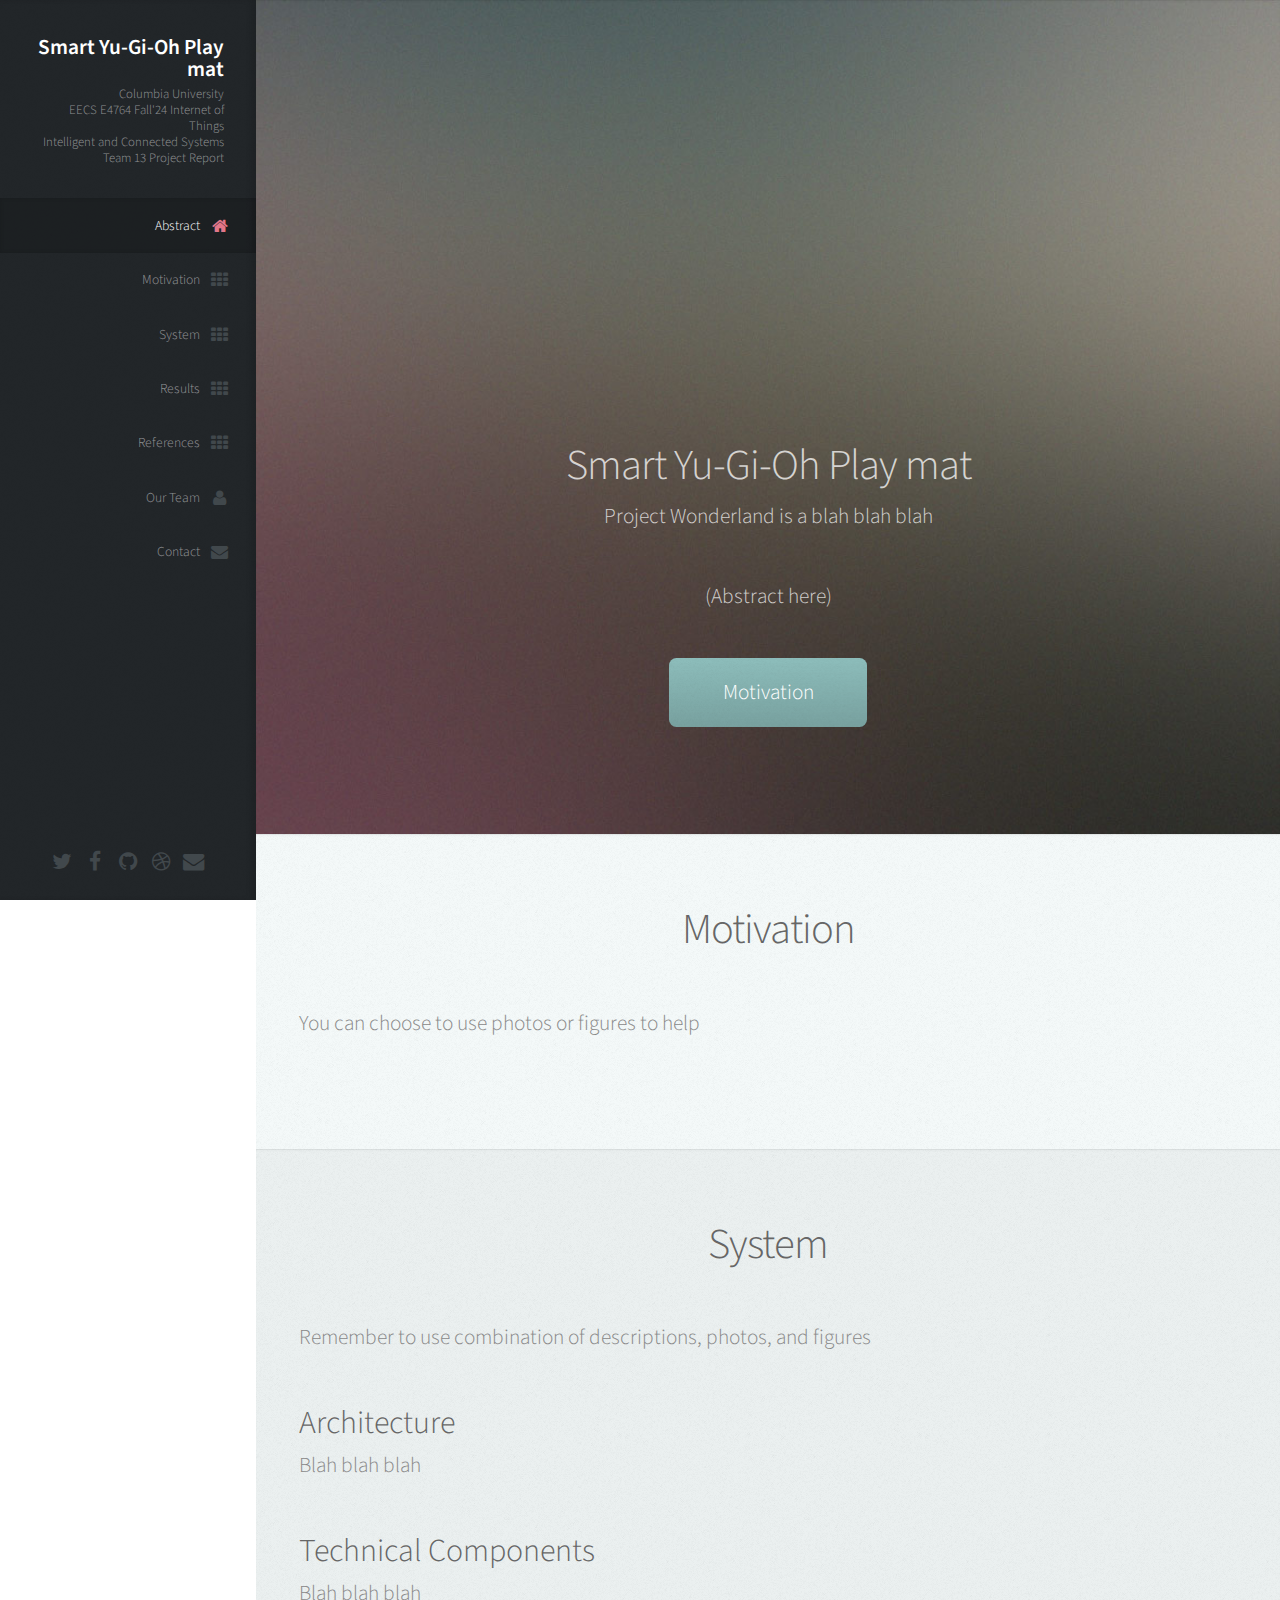
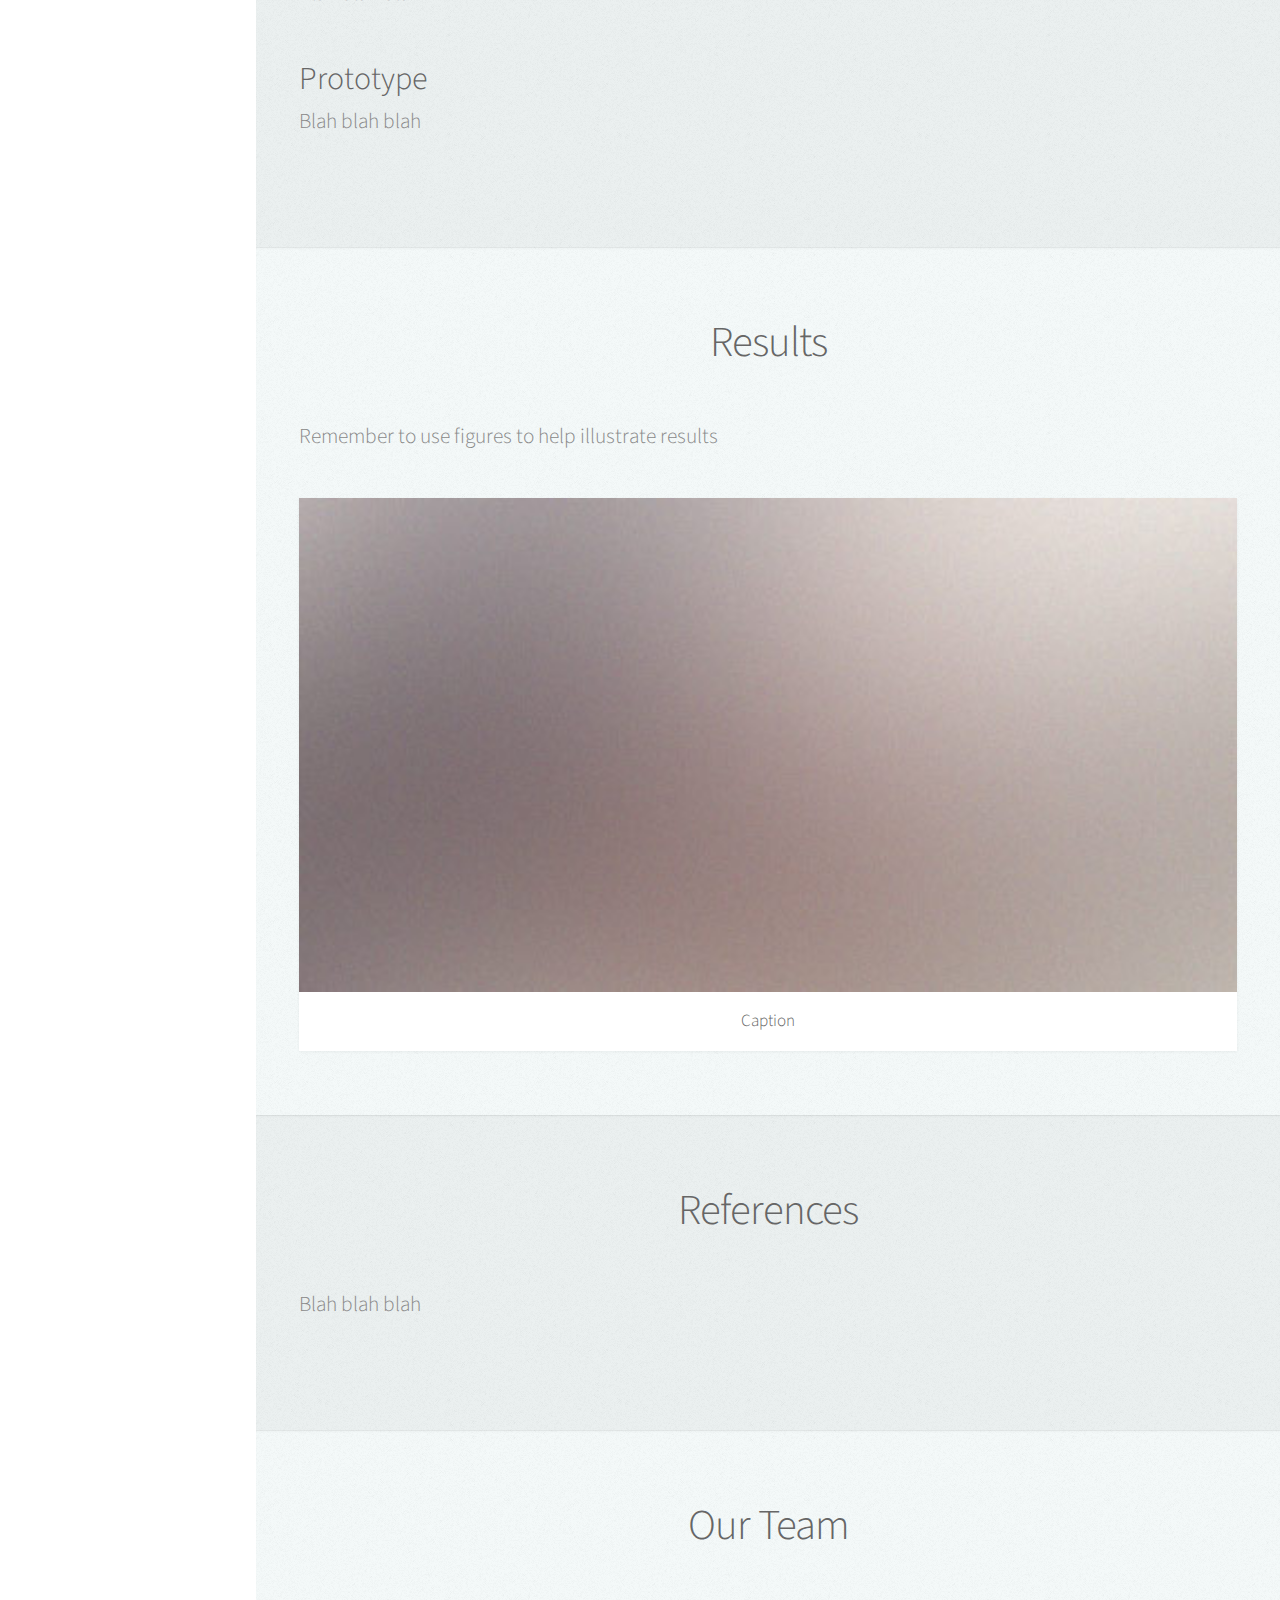
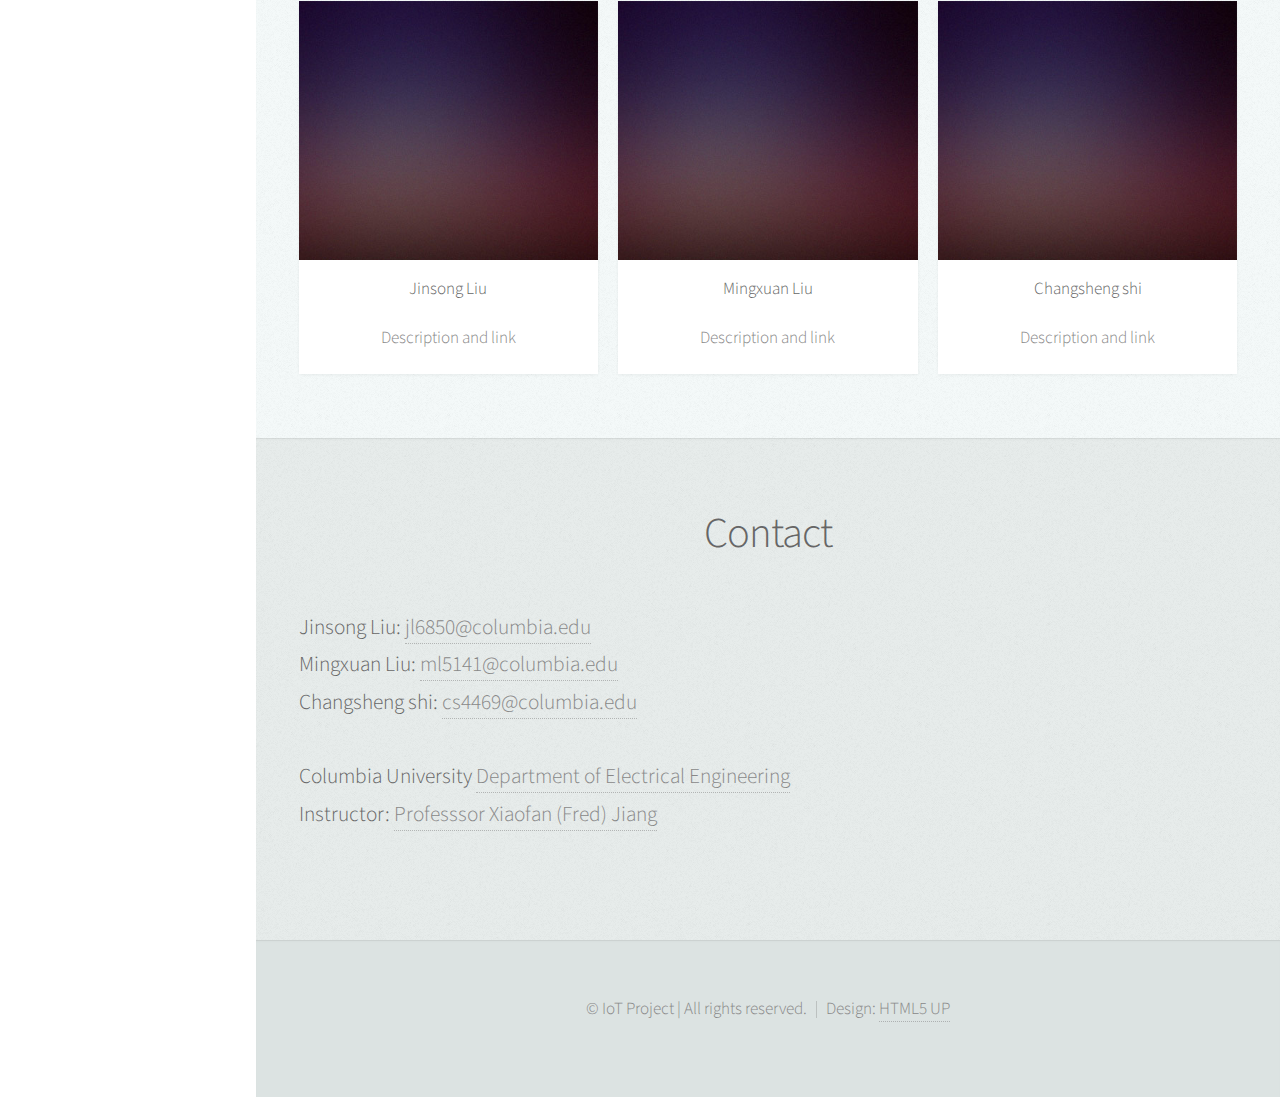
==== index.html @ ab6d36e2 "jl6850 upload website content" ====
<!DOCTYPE HTML>
<!--
	Prologue by HTML5 UP
	html5up.net | @n33co
	Free for personal and commercial use under the CCA 3.0 license (html5up.net/license)
-->
<html>
	<head>
		<title>Columbia University EECS E4764 IoT Project Report #0</title>
		<meta charset="utf-8" />
		<meta name="viewport" content="width=device-width, initial-scale=1" />
		<!--[if lte IE 8]><script src="assets/js/ie/html5shiv.js"></script><![endif]-->
		<link rel="stylesheet" href="assets/css/main.css" />
		<!--[if lte IE 8]><link rel="stylesheet" href="assets/css/ie8.css" /><![endif]-->
		<!--[if lte IE 9]><link rel="stylesheet" href="assets/css/ie9.css" /><![endif]-->
	</head>
	<body>

		<!-- Header -->
			<div id="header">

				<div class="top">

					<!-- Logo -->
						<div id="logo">
							<!-- <span class="image avatar48"><img src="images/avatar.jpg" alt="" /></span> -->
							<h1 id="title">Smart Yu-Gi-Oh Play mat</h1>
							<p>Columbia University <br>
								EECS E4764 Fall'24 Internet of Things<br>
								Intelligent and Connected Systems<br>
								Team 13 Project Report
							</p>
						</div>

					<!-- Nav -->
						<nav id="nav">
							<!--

								Prologue's nav expects links in one of two formats:

								1. Hash link (scrolls to a different section within the page)

								   <li><a href="#foobar" id="foobar-link" class="icon fa-whatever-icon-you-want skel-layers-ignoreHref"><span class="label">Foobar</span></a></li>

								2. Standard link (sends the user to another page/site)

								   <li><a href="http://foobar.tld" id="foobar-link" class="icon fa-whatever-icon-you-want"><span class="label">Foobar</span></a></li>

							-->
							<ul>
								<li><a href="#top" id="top-link" class="skel-layers-ignoreHref"><span class="icon fa-home">Abstract</span></a></li>
								<li><a href="#motivation" id="motivation-link" class="skel-layers-ignoreHref"><span class="icon fa-th">Motivation</span></a></li>
								<li><a href="#system" id="system-link" class="skel-layers-ignoreHref"><span class="icon fa-th">System</span></a></li>
								<li><a href="#results" id="results-link" class="skel-layers-ignoreHref"><span class="icon fa-th">Results</span></a></li>
								<li><a href="#references" id="references-link" class="skel-layers-ignoreHref"><span class="icon fa-th">References</span></a></li>
								<li><a href="#team" id="team-link" class="skel-layers-ignoreHref"><span class="icon fa-user">Our Team</span></a></li>
								<li><a href="#contact" id="contact-link" class="skel-layers-ignoreHref"><span class="icon fa-envelope">Contact</span></a></li>
							</ul>
						</nav>

				</div>

				<div class="bottom">

					<!-- Social Icons -->
						<ul class="icons">
							<li><a href="#" class="icon fa-twitter"><span class="label">Twitter</span></a></li>
							<li><a href="#" class="icon fa-facebook"><span class="label">Facebook</span></a></li>
							<li><a href="#" class="icon fa-github"><span class="label">Github</span></a></li>
							<li><a href="#" class="icon fa-dribbble"><span class="label">Dribbble</span></a></li>
							<li><a href="#" class="icon fa-envelope"><span class="label">Email</span></a></li>
						</ul>

				</div>

			</div>

		<!-- Main -->
			<div id="main">

				<!-- Intro -->
					<section id="top" class="one dark cover">
						<div class="container">

								<iframe width="560" height="315" src="https://www.youtube.com/embed/_AlcRoqS65E" frameborder="0" allowfullscreen></iframe>

								<h2 class="alt">Smart Yu-Gi-Oh Play mat</h2>
								<p>Project Wonderland is a blah blah blah</p>
								<p>(Abstract here)</p>


							<footer>
								<a href="#motivation" class="button scrolly">Motivation</a>
							</footer>

						</div>
					</section>

				<!-- Portfolio -->
					<section id="motivation" class="two">
						<div class="container">

							<header>
								<h2>Motivation</h2>
							</header>

							<p align="left">You can choose to use photos or figures to help</p>



						</div>
					</section>


					<section id="system" class="three">
						<div class="container">

							<header>
								<h2>System</h2>
							</header>

							<p align="left">Remember to use combination of descriptions, photos, and figures</p>

							<h3 align="left">Architecture</h3>

							<p align="left">Blah blah blah</p>


							<h3 align="left">Technical Components</h3>

							<p align="left">Blah blah blah</p>


							<h3 align="left">Prototype</h3>

							<p align="left">Blah blah blah</p>



						</div>
					</section>


					<section id="results" class="two">
						<div class="container">

							<header>
								<h2>Results</h2>
							</header>

							<p align="left">Remember to use figures to help illustrate results</p>


							<article class="item">
								<a href="#" class="image fit"><img src="images/pic06.jpg" alt="" /></a>
								<header>
									<h3>Caption</h3>
								</header>
							</article>


						</div>
					</section>

					<section id="references" class="three">
						<div class="container">

							<header>
								<h2>References</h2>
							</header>

							<p align="left">Blah blah blah</p>

						</div>
					</section>


				<!-- About Me -->
					<section id="team" class="two">
						<div class="container">

							<header>
								<h2>Our Team</h2>
							</header>

							<!-- <a href="#" class="image featured"><img src="images/pic08.jpg" alt="" /></a> -->


							<div class="row">
								<div class="4u 12u$(mobile)">
									<article class="item">
										<a href="#" class="image fit"><img src="images/pic07.jpg" alt="" /></a>
										<header>
											<h3>Jinsong Liu</h3>
											<p>Description and link</p>
										</header>
									</article>
								</div>
								<div class="4u 12u$(mobile)">
									<article class="item">
										<a href="#" class="image fit"><img src="images/pic07.jpg" alt="" /></a>
										<header>
											<h3>Mingxuan Liu</h3>
											<p>Description and link</p>
										</header>
									</article>
								</div>
								<div class="4u$ 12u$(mobile)">
									<article class="item">
										<a href="#" class="image fit"><img src="images/pic07.jpg" alt="" /></a>
										<header>
											<h3>Changsheng shi</h3>
											<p>Description and link</p>
										</header>
									</article>
								</div>
							</div>

						</div>
					</section>

				<!-- Contact -->
					<section id="contact" class="four">
						<div class="container">

							<header>
								<h2>Contact</h2>
							</header>

							<p align="left">
								<strong>Jinsong Liu: </strong><a href="jl6850@columbia.edu">jl6850@columbia.edu</a></br>
								<strong>Mingxuan Liu: </strong><a href="ml5141@columbia.edu">ml5141@columbia.edu</a></br>
								<strong>Changsheng shi: </strong><a href="cs4469@columbia.edu">cs4469@columbia.edu</a></br>
							</br>
								<strong>Columbia University </strong><a href="http://www.ee.columbia.edu">Department of Electrical Engineering</a><br>
								<!-- <strong>Class Website:</strong>
									<a href="https://edblogs.columbia.edu/eecs4764-001-2019-3/">Columbia University EECS E4764 Fall '22 IoT</a></br> -->
								<strong>Instructor:</strong> <a href="http://fredjiang.com/">Professsor Xiaofan (Fred) Jiang</a>
							</p>


							<!-- <form method="post" action="#">
								<div class="row">
									<div class="6u 12u$(mobile)"><input type="text" name="name" placeholder="Name" /></div>
									<div class="6u$ 12u$(mobile)"><input type="text" name="email" placeholder="Email" /></div>
									<div class="12u$">
										<textarea name="message" placeholder="Message"></textarea>
									</div>
									<div class="12u$">
										<input type="submit" value="Send Message" />
									</div>
								</div>
							</form> -->

						</div>
					</section>

			</div>

		<!-- Footer -->
			<div id="footer">

				<!-- Copyright -->
					<ul class="copyright">
						<li>&copy; IoT Project | All rights reserved.</li><li>Design: <a href="http://html5up.net">HTML5 UP</a></li>
					</ul>

			</div>

		<!-- Scripts -->
			<script src="assets/js/jquery.min.js"></script>
			<script src="assets/js/jquery.scrolly.min.js"></script>
			<script src="assets/js/jquery.scrollzer.min.js"></script>
			<script src="assets/js/skel.min.js"></script>
			<script src="assets/js/util.js"></script>
			<!--[if lte IE 8]><script src="assets/js/ie/respond.min.js"></script><![endif]-->
			<script src="assets/js/main.js"></script>

	</body>
</html>
---- assets/css/main.css ----
@import url("font-awesome.min.css");
@import url("http://fonts.googleapis.com/css?family=Source+Sans+Pro:300,300italic,400,600");

/*
	Prologue by HTML5 UP
	html5up.net | @n33co
	Free for personal and commercial use under the CCA 3.0 license (html5up.net/license)
*/

/* Reset */

	html, body, div, span, applet, object, iframe, h1, h2, h3, h4, h5, h6, p, blockquote, pre, a, abbr, acronym, address, big, cite, code, del, dfn, em, img, ins, kbd, q, s, samp, small, strike, strong, sub, sup, tt, var, b, u, i, center, dl, dt, dd, ol, ul, li, fieldset, form, label, legend, table, caption, tbody, tfoot, thead, tr, th, td, article, aside, canvas, details, embed, figure, figcaption, footer, header, hgroup, menu, nav, output, ruby, section, summary, time, mark, audio, video {
		margin: 0;
		padding: 0;
		border: 0;
		font-size: 100%;
		font: inherit;
		vertical-align: baseline;
	}

	article, aside, details, figcaption, figure, footer, header, hgroup, menu, nav, section {
		display: block;
	}

	body {
		line-height: 1;
	}

	ol, ul {
		list-style: none;
	}

	blockquote, q {
		quotes: none;
	}

	blockquote:before, blockquote:after, q:before, q:after {
		content: '';
		content: none;
	}

	table {
		border-collapse: collapse;
		border-spacing: 0;
	}

	body {
		-webkit-text-size-adjust: none;
	}

/* Box Model */

	*, *:before, *:after {
		-moz-box-sizing: border-box;
		-webkit-box-sizing: border-box;
		box-sizing: border-box;
	}

/* Containers */

	.container {
		margin-left: auto;
		margin-right: auto;
	}

	.container.\31 25\25 {
		width: 100%;
		max-width: 1750px;
		min-width: 1400px;
	}

	.container.\37 5\25 {
		width: 1050px;
	}

	.container.\35 0\25 {
		width: 700px;
	}

	.container.\32 5\25 {
		width: 350px;
	}

	.container {
		width: 1400px;
	}

	@media screen and (min-width: 961px) and (max-width: 1880px) {

		.container.\31 25\25 {
			width: 100%;
			max-width: 1500px;
			min-width: 1200px;
		}

		.container.\37 5\25 {
			width: 900px;
		}

		.container.\35 0\25 {
			width: 600px;
		}

		.container.\32 5\25 {
			width: 300px;
		}

		.container {
			width: 1200px;
		}

	}

	@media screen and (min-width: 961px) and (max-width: 1620px) {

		.container.\31 25\25 {
			width: 100%;
			max-width: 1200px;
			min-width: 960px;
		}

		.container.\37 5\25 {
			width: 720px;
		}

		.container.\35 0\25 {
			width: 480px;
		}

		.container.\32 5\25 {
			width: 240px;
		}

		.container {
			width: 960px;
		}

	}

	@media screen and (min-width: 961px) and (max-width: 1320px) {

		.container.\31 25\25 {
			width: 100%;
			max-width: 125%;
			min-width: 100%;
		}

		.container.\37 5\25 {
			width: 75%;
		}

		.container.\35 0\25 {
			width: 50%;
		}

		.container.\32 5\25 {
			width: 25%;
		}

		.container {
			width: 100%;
		}

	}

	@media screen and (max-width: 960px) {

		.container.\31 25\25 {
			width: 100%;
			max-width: 125%;
			min-width: 100%;
		}

		.container.\37 5\25 {
			width: 75%;
		}

		.container.\35 0\25 {
			width: 50%;
		}

		.container.\32 5\25 {
			width: 25%;
		}

		.container {
			width: 100%;
		}

	}

	@media screen and (max-width: 736px) {

		.container.\31 25\25 {
			width: 100%;
			max-width: 125%;
			min-width: 100%;
		}

		.container.\37 5\25 {
			width: 75%;
		}

		.container.\35 0\25 {
			width: 50%;
		}

		.container.\32 5\25 {
			width: 25%;
		}

		.container {
			width: 100% !important;
		}

	}

/* Grid */

	.row {
		border-bottom: solid 1px transparent;
		-moz-box-sizing: border-box;
		-webkit-box-sizing: border-box;
		box-sizing: border-box;
	}

	.row > * {
		float: left;
		-moz-box-sizing: border-box;
		-webkit-box-sizing: border-box;
		box-sizing: border-box;
	}

	.row:after, .row:before {
		content: '';
		display: block;
		clear: both;
		height: 0;
	}

	.row.uniform > * > :first-child {
		margin-top: 0;
	}

	.row.uniform > * > :last-child {
		margin-bottom: 0;
	}

	.row.\30 \25 > * {
		padding: 0px 0 0 0px;
	}

	.row.\30 \25 {
		margin: 0px 0 -1px 0px;
	}

	.row.uniform.\30 \25 > * {
		padding: 0px 0 0 0px;
	}

	.row.uniform.\30 \25 {
		margin: 0px 0 -1px 0px;
	}

	.row > * {
		padding: 40px 0 0 40px;
	}

	.row {
		margin: -40px 0 -1px -40px;
	}

	.row.uniform > * {
		padding: 40px 0 0 40px;
	}

	.row.uniform {
		margin: -40px 0 -1px -40px;
	}

	.row.\32 00\25 > * {
		padding: 80px 0 0 80px;
	}

	.row.\32 00\25 {
		margin: -80px 0 -1px -80px;
	}

	.row.uniform.\32 00\25 > * {
		padding: 80px 0 0 80px;
	}

	.row.uniform.\32 00\25 {
		margin: -80px 0 -1px -80px;
	}

	.row.\31 50\25 > * {
		padding: 60px 0 0 60px;
	}

	.row.\31 50\25 {
		margin: -60px 0 -1px -60px;
	}

	.row.uniform.\31 50\25 > * {
		padding: 60px 0 0 60px;
	}

	.row.uniform.\31 50\25 {
		margin: -60px 0 -1px -60px;
	}

	.row.\35 0\25 > * {
		padding: 20px 0 0 20px;
	}

	.row.\35 0\25 {
		margin: -20px 0 -1px -20px;
	}

	.row.uniform.\35 0\25 > * {
		padding: 20px 0 0 20px;
	}

	.row.uniform.\35 0\25 {
		margin: -20px 0 -1px -20px;
	}

	.row.\32 5\25 > * {
		padding: 10px 0 0 10px;
	}

	.row.\32 5\25 {
		margin: -10px 0 -1px -10px;
	}

	.row.uniform.\32 5\25 > * {
		padding: 10px 0 0 10px;
	}

	.row.uniform.\32 5\25 {
		margin: -10px 0 -1px -10px;
	}

	.\31 2u, .\31 2u\24 {
		width: 100%;
		clear: none;
		margin-left: 0;
	}

	.\31 1u, .\31 1u\24 {
		width: 91.6666666667%;
		clear: none;
		margin-left: 0;
	}

	.\31 0u, .\31 0u\24 {
		width: 83.3333333333%;
		clear: none;
		margin-left: 0;
	}

	.\39 u, .\39 u\24 {
		width: 75%;
		clear: none;
		margin-left: 0;
	}

	.\38 u, .\38 u\24 {
		width: 66.6666666667%;
		clear: none;
		margin-left: 0;
	}

	.\37 u, .\37 u\24 {
		width: 58.3333333333%;
		clear: none;
		margin-left: 0;
	}

	.\36 u, .\36 u\24 {
		width: 50%;
		clear: none;
		margin-left: 0;
	}

	.\35 u, .\35 u\24 {
		width: 41.6666666667%;
		clear: none;
		margin-left: 0;
	}

	.\34 u, .\34 u\24 {
		width: 33.3333333333%;
		clear: none;
		margin-left: 0;
	}

	.\33 u, .\33 u\24 {
		width: 25%;
		clear: none;
		margin-left: 0;
	}

	.\32 u, .\32 u\24 {
		width: 16.6666666667%;
		clear: none;
		margin-left: 0;
	}

	.\31 u, .\31 u\24 {
		width: 8.3333333333%;
		clear: none;
		margin-left: 0;
	}

	.\31 2u\24 + *,
	.\31 1u\24 + *,
	.\31 0u\24 + *,
	.\39 u\24 + *,
	.\38 u\24 + *,
	.\37 u\24 + *,
	.\36 u\24 + *,
	.\35 u\24 + *,
	.\34 u\24 + *,
	.\33 u\24 + *,
	.\32 u\24 + *,
	.\31 u\24 + * {
		clear: left;
	}

	.\-11u {
		margin-left: 91.66667%;
	}

	.\-10u {
		margin-left: 83.33333%;
	}

	.\-9u {
		margin-left: 75%;
	}

	.\-8u {
		margin-left: 66.66667%;
	}

	.\-7u {
		margin-left: 58.33333%;
	}

	.\-6u {
		margin-left: 50%;
	}

	.\-5u {
		margin-left: 41.66667%;
	}

	.\-4u {
		margin-left: 33.33333%;
	}

	.\-3u {
		margin-left: 25%;
	}

	.\-2u {
		margin-left: 16.66667%;
	}

	.\-1u {
		margin-left: 8.33333%;
	}

	@media screen and (min-width: 961px) and (max-width: 1880px) {

		.row > * {
			padding: 40px 0 0 40px;
		}

		.row {
			margin: -40px 0 -1px -40px;
		}

		.row.uniform > * {
			padding: 40px 0 0 40px;
		}

		.row.uniform {
			margin: -40px 0 -1px -40px;
		}

		.row.\32 00\25 > * {
			padding: 80px 0 0 80px;
		}

		.row.\32 00\25 {
			margin: -80px 0 -1px -80px;
		}

		.row.uniform.\32 00\25 > * {
			padding: 80px 0 0 80px;
		}

		.row.uniform.\32 00\25 {
			margin: -80px 0 -1px -80px;
		}

		.row.\31 50\25 > * {
			padding: 60px 0 0 60px;
		}

		.row.\31 50\25 {
			margin: -60px 0 -1px -60px;
		}

		.row.uniform.\31 50\25 > * {
			padding: 60px 0 0 60px;
		}

		.row.uniform.\31 50\25 {
			margin: -60px 0 -1px -60px;
		}

		.row.\35 0\25 > * {
			padding: 20px 0 0 20px;
		}

		.row.\35 0\25 {
			margin: -20px 0 -1px -20px;
		}

		.row.uniform.\35 0\25 > * {
			padding: 20px 0 0 20px;
		}

		.row.uniform.\35 0\25 {
			margin: -20px 0 -1px -20px;
		}

		.row.\32 5\25 > * {
			padding: 10px 0 0 10px;
		}

		.row.\32 5\25 {
			margin: -10px 0 -1px -10px;
		}

		.row.uniform.\32 5\25 > * {
			padding: 10px 0 0 10px;
		}

		.row.uniform.\32 5\25 {
			margin: -10px 0 -1px -10px;
		}

		.\31 2u\28wide\29, .\31 2u\24\28wide\29 {
			width: 100%;
			clear: none;
			margin-left: 0;
		}

		.\31 1u\28wide\29, .\31 1u\24\28wide\29 {
			width: 91.6666666667%;
			clear: none;
			margin-left: 0;
		}

		.\31 0u\28wide\29, .\31 0u\24\28wide\29 {
			width: 83.3333333333%;
			clear: none;
			margin-left: 0;
		}

		.\39 u\28wide\29, .\39 u\24\28wide\29 {
			width: 75%;
			clear: none;
			margin-left: 0;
		}

		.\38 u\28wide\29, .\38 u\24\28wide\29 {
			width: 66.6666666667%;
			clear: none;
			margin-left: 0;
		}

		.\37 u\28wide\29, .\37 u\24\28wide\29 {
			width: 58.3333333333%;
			clear: none;
			margin-left: 0;
		}

		.\36 u\28wide\29, .\36 u\24\28wide\29 {
			width: 50%;
			clear: none;
			margin-left: 0;
		}

		.\35 u\28wide\29, .\35 u\24\28wide\29 {
			width: 41.6666666667%;
			clear: none;
			margin-left: 0;
		}

		.\34 u\28wide\29, .\34 u\24\28wide\29 {
			width: 33.3333333333%;
			clear: none;
			margin-left: 0;
		}

		.\33 u\28wide\29, .\33 u\24\28wide\29 {
			width: 25%;
			clear: none;
			margin-left: 0;
		}

		.\32 u\28wide\29, .\32 u\24\28wide\29 {
			width: 16.6666666667%;
			clear: none;
			margin-left: 0;
		}

		.\31 u\28wide\29, .\31 u\24\28wide\29 {
			width: 8.3333333333%;
			clear: none;
			margin-left: 0;
		}

		.\31 2u\24\28wide\29 + *,
		.\31 1u\24\28wide\29 + *,
		.\31 0u\24\28wide\29 + *,
		.\39 u\24\28wide\29 + *,
		.\38 u\24\28wide\29 + *,
		.\37 u\24\28wide\29 + *,
		.\36 u\24\28wide\29 + *,
		.\35 u\24\28wide\29 + *,
		.\34 u\24\28wide\29 + *,
		.\33 u\24\28wide\29 + *,
		.\32 u\24\28wide\29 + *,
		.\31 u\24\28wide\29 + * {
			clear: left;
		}

		.\-11u\28wide\29 {
			margin-left: 91.66667%;
		}

		.\-10u\28wide\29 {
			margin-left: 83.33333%;
		}

		.\-9u\28wide\29 {
			margin-left: 75%;
		}

		.\-8u\28wide\29 {
			margin-left: 66.66667%;
		}

		.\-7u\28wide\29 {
			margin-left: 58.33333%;
		}

		.\-6u\28wide\29 {
			margin-left: 50%;
		}

		.\-5u\28wide\29 {
			margin-left: 41.66667%;
		}

		.\-4u\28wide\29 {
			margin-left: 33.33333%;
		}

		.\-3u\28wide\29 {
			margin-left: 25%;
		}

		.\-2u\28wide\29 {
			margin-left: 16.66667%;
		}

		.\-1u\28wide\29 {
			margin-left: 8.33333%;
		}

	}

	@media screen and (min-width: 961px) and (max-width: 1620px) {

		.row > * {
			padding: 40px 0 0 40px;
		}

		.row {
			margin: -40px 0 -1px -40px;
		}

		.row.uniform > * {
			padding: 40px 0 0 40px;
		}

		.row.uniform {
			margin: -40px 0 -1px -40px;
		}

		.row.\32 00\25 > * {
			padding: 80px 0 0 80px;
		}

		.row.\32 00\25 {
			margin: -80px 0 -1px -80px;
		}

		.row.uniform.\32 00\25 > * {
			padding: 80px 0 0 80px;
		}

		.row.uniform.\32 00\25 {
			margin: -80px 0 -1px -80px;
		}

		.row.\31 50\25 > * {
			padding: 60px 0 0 60px;
		}

		.row.\31 50\25 {
			margin: -60px 0 -1px -60px;
		}

		.row.uniform.\31 50\25 > * {
			padding: 60px 0 0 60px;
		}

		.row.uniform.\31 50\25 {
			margin: -60px 0 -1px -60px;
		}

		.row.\35 0\25 > * {
			padding: 20px 0 0 20px;
		}

		.row.\35 0\25 {
			margin: -20px 0 -1px -20px;
		}

		.row.uniform.\35 0\25 > * {
			padding: 20px 0 0 20px;
		}

		.row.uniform.\35 0\25 {
			margin: -20px 0 -1px -20px;
		}

		.row.\32 5\25 > * {
			padding: 10px 0 0 10px;
		}

		.row.\32 5\25 {
			margin: -10px 0 -1px -10px;
		}

		.row.uniform.\32 5\25 > * {
			padding: 10px 0 0 10px;
		}

		.row.uniform.\32 5\25 {
			margin: -10px 0 -1px -10px;
		}

		.\31 2u\28normal\29, .\31 2u\24\28normal\29 {
			width: 100%;
			clear: none;
			margin-left: 0;
		}

		.\31 1u\28normal\29, .\31 1u\24\28normal\29 {
			width: 91.6666666667%;
			clear: none;
			margin-left: 0;
		}

		.\31 0u\28normal\29, .\31 0u\24\28normal\29 {
			width: 83.3333333333%;
			clear: none;
			margin-left: 0;
		}

		.\39 u\28normal\29, .\39 u\24\28normal\29 {
			width: 75%;
			clear: none;
			margin-left: 0;
		}

		.\38 u\28normal\29, .\38 u\24\28normal\29 {
			width: 66.6666666667%;
			clear: none;
			margin-left: 0;
		}

		.\37 u\28normal\29, .\37 u\24\28normal\29 {
			width: 58.3333333333%;
			clear: none;
			margin-left: 0;
		}

		.\36 u\28normal\29, .\36 u\24\28normal\29 {
			width: 50%;
			clear: none;
			margin-left: 0;
		}

		.\35 u\28normal\29, .\35 u\24\28normal\29 {
			width: 41.6666666667%;
			clear: none;
			margin-left: 0;
		}

		.\34 u\28normal\29, .\34 u\24\28normal\29 {
			width: 33.3333333333%;
			clear: none;
			margin-left: 0;
		}

		.\33 u\28normal\29, .\33 u\24\28normal\29 {
			width: 25%;
			clear: none;
			margin-left: 0;
		}

		.\32 u\28normal\29, .\32 u\24\28normal\29 {
			width: 16.6666666667%;
			clear: none;
			margin-left: 0;
		}

		.\31 u\28normal\29, .\31 u\24\28normal\29 {
			width: 8.3333333333%;
			clear: none;
			margin-left: 0;
		}

		.\31 2u\24\28normal\29 + *,
		.\31 1u\24\28normal\29 + *,
		.\31 0u\24\28normal\29 + *,
		.\39 u\24\28normal\29 + *,
		.\38 u\24\28normal\29 + *,
		.\37 u\24\28normal\29 + *,
		.\36 u\24\28normal\29 + *,
		.\35 u\24\28normal\29 + *,
		.\34 u\24\28normal\29 + *,
		.\33 u\24\28normal\29 + *,
		.\32 u\24\28normal\29 + *,
		.\31 u\24\28normal\29 + * {
			clear: left;
		}

		.\-11u\28normal\29 {
			margin-left: 91.66667%;
		}

		.\-10u\28normal\29 {
			margin-left: 83.33333%;
		}

		.\-9u\28normal\29 {
			margin-left: 75%;
		}

		.\-8u\28normal\29 {
			margin-left: 66.66667%;
		}

		.\-7u\28normal\29 {
			margin-left: 58.33333%;
		}

		.\-6u\28normal\29 {
			margin-left: 50%;
		}

		.\-5u\28normal\29 {
			margin-left: 41.66667%;
		}

		.\-4u\28normal\29 {
			margin-left: 33.33333%;
		}

		.\-3u\28normal\29 {
			margin-left: 25%;
		}

		.\-2u\28normal\29 {
			margin-left: 16.66667%;
		}

		.\-1u\28normal\29 {
			margin-left: 8.33333%;
		}

	}

	@media screen and (min-width: 961px) and (max-width: 1320px) {

		.row > * {
			padding: 20px 0 0 20px;
		}

		.row {
			margin: -20px 0 -1px -20px;
		}

		.row.uniform > * {
			padding: 20px 0 0 20px;
		}

		.row.uniform {
			margin: -20px 0 -1px -20px;
		}

		.row.\32 00\25 > * {
			padding: 40px 0 0 40px;
		}

		.row.\32 00\25 {
			margin: -40px 0 -1px -40px;
		}

		.row.uniform.\32 00\25 > * {
			padding: 40px 0 0 40px;
		}

		.row.uniform.\32 00\25 {
			margin: -40px 0 -1px -40px;
		}

		.row.\31 50\25 > * {
			padding: 30px 0 0 30px;
		}

		.row.\31 50\25 {
			margin: -30px 0 -1px -30px;
		}

		.row.uniform.\31 50\25 > * {
			padding: 30px 0 0 30px;
		}

		.row.uniform.\31 50\25 {
			margin: -30px 0 -1px -30px;
		}

		.row.\35 0\25 > * {
			padding: 10px 0 0 10px;
		}

		.row.\35 0\25 {
			margin: -10px 0 -1px -10px;
		}

		.row.uniform.\35 0\25 > * {
			padding: 10px 0 0 10px;
		}

		.row.uniform.\35 0\25 {
			margin: -10px 0 -1px -10px;
		}

		.row.\32 5\25 > * {
			padding: 5px 0 0 5px;
		}

		.row.\32 5\25 {
			margin: -5px 0 -1px -5px;
		}

		.row.uniform.\32 5\25 > * {
			padding: 5px 0 0 5px;
		}

		.row.uniform.\32 5\25 {
			margin: -5px 0 -1px -5px;
		}

		.\31 2u\28narrow\29, .\31 2u\24\28narrow\29 {
			width: 100%;
			clear: none;
			margin-left: 0;
		}

		.\31 1u\28narrow\29, .\31 1u\24\28narrow\29 {
			width: 91.6666666667%;
			clear: none;
			margin-left: 0;
		}

		.\31 0u\28narrow\29, .\31 0u\24\28narrow\29 {
			width: 83.3333333333%;
			clear: none;
			margin-left: 0;
		}

		.\39 u\28narrow\29, .\39 u\24\28narrow\29 {
			width: 75%;
			clear: none;
			margin-left: 0;
		}

		.\38 u\28narrow\29, .\38 u\24\28narrow\29 {
			width: 66.6666666667%;
			clear: none;
			margin-left: 0;
		}

		.\37 u\28narrow\29, .\37 u\24\28narrow\29 {
			width: 58.3333333333%;
			clear: none;
			margin-left: 0;
		}

		.\36 u\28narrow\29, .\36 u\24\28narrow\29 {
			width: 50%;
			clear: none;
			margin-left: 0;
		}

		.\35 u\28narrow\29, .\35 u\24\28narrow\29 {
			width: 41.6666666667%;
			clear: none;
			margin-left: 0;
		}

		.\34 u\28narrow\29, .\34 u\24\28narrow\29 {
			width: 33.3333333333%;
			clear: none;
			margin-left: 0;
		}

		.\33 u\28narrow\29, .\33 u\24\28narrow\29 {
			width: 25%;
			clear: none;
			margin-left: 0;
		}

		.\32 u\28narrow\29, .\32 u\24\28narrow\29 {
			width: 16.6666666667%;
			clear: none;
			margin-left: 0;
		}

		.\31 u\28narrow\29, .\31 u\24\28narrow\29 {
			width: 8.3333333333%;
			clear: none;
			margin-left: 0;
		}

		.\31 2u\24\28narrow\29 + *,
		.\31 1u\24\28narrow\29 + *,
		.\31 0u\24\28narrow\29 + *,
		.\39 u\24\28narrow\29 + *,
		.\38 u\24\28narrow\29 + *,
		.\37 u\24\28narrow\29 + *,
		.\36 u\24\28narrow\29 + *,
		.\35 u\24\28narrow\29 + *,
		.\34 u\24\28narrow\29 + *,
		.\33 u\24\28narrow\29 + *,
		.\32 u\24\28narrow\29 + *,
		.\31 u\24\28narrow\29 + * {
			clear: left;
		}

		.\-11u\28narrow\29 {
			margin-left: 91.66667%;
		}

		.\-10u\28narrow\29 {
			margin-left: 83.33333%;
		}

		.\-9u\28narrow\29 {
			margin-left: 75%;
		}

		.\-8u\28narrow\29 {
			margin-left: 66.66667%;
		}

		.\-7u\28narrow\29 {
			margin-left: 58.33333%;
		}

		.\-6u\28narrow\29 {
			margin-left: 50%;
		}

		.\-5u\28narrow\29 {
			margin-left: 41.66667%;
		}

		.\-4u\28narrow\29 {
			margin-left: 33.33333%;
		}

		.\-3u\28narrow\29 {
			margin-left: 25%;
		}

		.\-2u\28narrow\29 {
			margin-left: 16.66667%;
		}

		.\-1u\28narrow\29 {
			margin-left: 8.33333%;
		}

	}

	@media screen and (max-width: 960px) {

		.row > * {
			padding: 20px 0 0 20px;
		}

		.row {
			margin: -20px 0 -1px -20px;
		}

		.row.uniform > * {
			padding: 20px 0 0 20px;
		}

		.row.uniform {
			margin: -20px 0 -1px -20px;
		}

		.row.\32 00\25 > * {
			padding: 40px 0 0 40px;
		}

		.row.\32 00\25 {
			margin: -40px 0 -1px -40px;
		}

		.row.uniform.\32 00\25 > * {
			padding: 40px 0 0 40px;
		}

		.row.uniform.\32 00\25 {
			margin: -40px 0 -1px -40px;
		}

		.row.\31 50\25 > * {
			padding: 30px 0 0 30px;
		}

		.row.\31 50\25 {
			margin: -30px 0 -1px -30px;
		}

		.row.uniform.\31 50\25 > * {
			padding: 30px 0 0 30px;
		}

		.row.uniform.\31 50\25 {
			margin: -30px 0 -1px -30px;
		}

		.row.\35 0\25 > * {
			padding: 10px 0 0 10px;
		}

		.row.\35 0\25 {
			margin: -10px 0 -1px -10px;
		}

		.row.uniform.\35 0\25 > * {
			padding: 10px 0 0 10px;
		}

		.row.uniform.\35 0\25 {
			margin: -10px 0 -1px -10px;
		}

		.row.\32 5\25 > * {
			padding: 5px 0 0 5px;
		}

		.row.\32 5\25 {
			margin: -5px 0 -1px -5px;
		}

		.row.uniform.\32 5\25 > * {
			padding: 5px 0 0 5px;
		}

		.row.uniform.\32 5\25 {
			margin: -5px 0 -1px -5px;
		}

		.\31 2u\28narrower\29, .\31 2u\24\28narrower\29 {
			width: 100%;
			clear: none;
			margin-left: 0;
		}

		.\31 1u\28narrower\29, .\31 1u\24\28narrower\29 {
			width: 91.6666666667%;
			clear: none;
			margin-left: 0;
		}

		.\31 0u\28narrower\29, .\31 0u\24\28narrower\29 {
			width: 83.3333333333%;
			clear: none;
			margin-left: 0;
		}

		.\39 u\28narrower\29, .\39 u\24\28narrower\29 {
			width: 75%;
			clear: none;
			margin-left: 0;
		}

		.\38 u\28narrower\29, .\38 u\24\28narrower\29 {
			width: 66.6666666667%;
			clear: none;
			margin-left: 0;
		}

		.\37 u\28narrower\29, .\37 u\24\28narrower\29 {
			width: 58.3333333333%;
			clear: none;
			margin-left: 0;
		}

		.\36 u\28narrower\29, .\36 u\24\28narrower\29 {
			width: 50%;
			clear: none;
			margin-left: 0;
		}

		.\35 u\28narrower\29, .\35 u\24\28narrower\29 {
			width: 41.6666666667%;
			clear: none;
			margin-left: 0;
		}

		.\34 u\28narrower\29, .\34 u\24\28narrower\29 {
			width: 33.3333333333%;
			clear: none;
			margin-left: 0;
		}

		.\33 u\28narrower\29, .\33 u\24\28narrower\29 {
			width: 25%;
			clear: none;
			margin-left: 0;
		}

		.\32 u\28narrower\29, .\32 u\24\28narrower\29 {
			width: 16.6666666667%;
			clear: none;
			margin-left: 0;
		}

		.\31 u\28narrower\29, .\31 u\24\28narrower\29 {
			width: 8.3333333333%;
			clear: none;
			margin-left: 0;
		}

		.\31 2u\24\28narrower\29 + *,
		.\31 1u\24\28narrower\29 + *,
		.\31 0u\24\28narrower\29 + *,
		.\39 u\24\28narrower\29 + *,
		.\38 u\24\28narrower\29 + *,
		.\37 u\24\28narrower\29 + *,
		.\36 u\24\28narrower\29 + *,
		.\35 u\24\28narrower\29 + *,
		.\34 u\24\28narrower\29 + *,
		.\33 u\24\28narrower\29 + *,
		.\32 u\24\28narrower\29 + *,
		.\31 u\24\28narrower\29 + * {
			clear: left;
		}

		.\-11u\28narrower\29 {
			margin-left: 91.66667%;
		}

		.\-10u\28narrower\29 {
			margin-left: 83.33333%;
		}

		.\-9u\28narrower\29 {
			margin-left: 75%;
		}

		.\-8u\28narrower\29 {
			margin-left: 66.66667%;
		}

		.\-7u\28narrower\29 {
			margin-left: 58.33333%;
		}

		.\-6u\28narrower\29 {
			margin-left: 50%;
		}

		.\-5u\28narrower\29 {
			margin-left: 41.66667%;
		}

		.\-4u\28narrower\29 {
			margin-left: 33.33333%;
		}

		.\-3u\28narrower\29 {
			margin-left: 25%;
		}

		.\-2u\28narrower\29 {
			margin-left: 16.66667%;
		}

		.\-1u\28narrower\29 {
			margin-left: 8.33333%;
		}

	}

	@media screen and (max-width: 736px) {

		.row > * {
			padding: 20px 0 0 20px;
		}

		.row {
			margin: -20px 0 -1px -20px;
		}

		.row.uniform > * {
			padding: 20px 0 0 20px;
		}

		.row.uniform {
			margin: -20px 0 -1px -20px;
		}

		.row.\32 00\25 > * {
			padding: 40px 0 0 40px;
		}

		.row.\32 00\25 {
			margin: -40px 0 -1px -40px;
		}

		.row.uniform.\32 00\25 > * {
			padding: 40px 0 0 40px;
		}

		.row.uniform.\32 00\25 {
			margin: -40px 0 -1px -40px;
		}

		.row.\31 50\25 > * {
			padding: 30px 0 0 30px;
		}

		.row.\31 50\25 {
			margin: -30px 0 -1px -30px;
		}

		.row.uniform.\31 50\25 > * {
			padding: 30px 0 0 30px;
		}

		.row.uniform.\31 50\25 {
			margin: -30px 0 -1px -30px;
		}

		.row.\35 0\25 > * {
			padding: 10px 0 0 10px;
		}

		.row.\35 0\25 {
			margin: -10px 0 -1px -10px;
		}

		.row.uniform.\35 0\25 > * {
			padding: 10px 0 0 10px;
		}

		.row.uniform.\35 0\25 {
			margin: -10px 0 -1px -10px;
		}

		.row.\32 5\25 > * {
			padding: 5px 0 0 5px;
		}

		.row.\32 5\25 {
			margin: -5px 0 -1px -5px;
		}

		.row.uniform.\32 5\25 > * {
			padding: 5px 0 0 5px;
		}

		.row.uniform.\32 5\25 {
			margin: -5px 0 -1px -5px;
		}

		.\31 2u\28mobile\29, .\31 2u\24\28mobile\29 {
			width: 100%;
			clear: none;
			margin-left: 0;
		}

		.\31 1u\28mobile\29, .\31 1u\24\28mobile\29 {
			width: 91.6666666667%;
			clear: none;
			margin-left: 0;
		}

		.\31 0u\28mobile\29, .\31 0u\24\28mobile\29 {
			width: 83.3333333333%;
			clear: none;
			margin-left: 0;
		}

		.\39 u\28mobile\29, .\39 u\24\28mobile\29 {
			width: 75%;
			clear: none;
			margin-left: 0;
		}

		.\38 u\28mobile\29, .\38 u\24\28mobile\29 {
			width: 66.6666666667%;
			clear: none;
			margin-left: 0;
		}

		.\37 u\28mobile\29, .\37 u\24\28mobile\29 {
			width: 58.3333333333%;
			clear: none;
			margin-left: 0;
		}

		.\36 u\28mobile\29, .\36 u\24\28mobile\29 {
			width: 50%;
			clear: none;
			margin-left: 0;
		}

		.\35 u\28mobile\29, .\35 u\24\28mobile\29 {
			width: 41.6666666667%;
			clear: none;
			margin-left: 0;
		}

		.\34 u\28mobile\29, .\34 u\24\28mobile\29 {
			width: 33.3333333333%;
			clear: none;
			margin-left: 0;
		}

		.\33 u\28mobile\29, .\33 u\24\28mobile\29 {
			width: 25%;
			clear: none;
			margin-left: 0;
		}

		.\32 u\28mobile\29, .\32 u\24\28mobile\29 {
			width: 16.6666666667%;
			clear: none;
			margin-left: 0;
		}

		.\31 u\28mobile\29, .\31 u\24\28mobile\29 {
			width: 8.3333333333%;
			clear: none;
			margin-left: 0;
		}

		.\31 2u\24\28mobile\29 + *,
		.\31 1u\24\28mobile\29 + *,
		.\31 0u\24\28mobile\29 + *,
		.\39 u\24\28mobile\29 + *,
		.\38 u\24\28mobile\29 + *,
		.\37 u\24\28mobile\29 + *,
		.\36 u\24\28mobile\29 + *,
		.\35 u\24\28mobile\29 + *,
		.\34 u\24\28mobile\29 + *,
		.\33 u\24\28mobile\29 + *,
		.\32 u\24\28mobile\29 + *,
		.\31 u\24\28mobile\29 + * {
			clear: left;
		}

		.\-11u\28mobile\29 {
			margin-left: 91.66667%;
		}

		.\-10u\28mobile\29 {
			margin-left: 83.33333%;
		}

		.\-9u\28mobile\29 {
			margin-left: 75%;
		}

		.\-8u\28mobile\29 {
			margin-left: 66.66667%;
		}

		.\-7u\28mobile\29 {
			margin-left: 58.33333%;
		}

		.\-6u\28mobile\29 {
			margin-left: 50%;
		}

		.\-5u\28mobile\29 {
			margin-left: 41.66667%;
		}

		.\-4u\28mobile\29 {
			margin-left: 33.33333%;
		}

		.\-3u\28mobile\29 {
			margin-left: 25%;
		}

		.\-2u\28mobile\29 {
			margin-left: 16.66667%;
		}

		.\-1u\28mobile\29 {
			margin-left: 8.33333%;
		}

	}

/* Basic */

	body {
		background: #fff;
		font-family: 'Source Sans Pro', sans-serif;
		font-size: 19pt;
		font-weight: 300;
		line-height: 1.75em;
		color: #888;
	}

		body.is-loading * {
			-moz-transition: none !important;
			-webkit-transition: none !important;
			-ms-transition: none !important;
			transition: none !important;
			-moz-animation: none !important;
			-webkit-animation: none !important;
			-ms-animation: none !important;
			animation: none !important;
		}

	input, textarea, select {
		font-family: 'Source Sans Pro', sans-serif;
		font-size: 19pt;
		font-weight: 300;
		line-height: 1.75em;
		color: #888;
	}

	h1, h2, h3, h4, h5, h6 {
		font-weight: 300;
		color: #666;
		line-height: 1.5em;
	}

	h1 a, h2 a, h3 a, h4 a, h5 a, h6 a {
		color: inherit;
		text-decoration: none;
	}

		h1 a strong, h2 a strong, h3 a strong, h4 a strong, h5 a strong, h6 a strong {
			color: #333;
		}

	h2 {
		font-size: 2em;
		letter-spacing: -1px;
	}

		h2.alt {
			color: #888;
		}

			h2.alt strong {
				color: #666;
			}

	h3 {
		font-size: 1.5em;
	}

	header {
		margin: 0 0 2em 0;
	}

		header > p {
			margin: 1em 0 0 0;
		}

	footer {
		margin: 2em 0 0 0;
	}

	strong, b {
		font-weight: 300;
		color: #666;
	}

	em, i {
		font-style: italic;
	}

	a {
		text-decoration: none;
		color: inherit;
		border-bottom: dotted 1px rgba(128, 128, 128, 0.5);
		-moz-transition: color 0.35s ease-in-out, border-bottom-color 0.35s ease-in-out;
		-webkit-transition: color 0.35s ease-in-out, border-bottom-color 0.35s ease-in-out;
		-ms-transition: color 0.35s ease-in-out, border-bottom-color 0.35s ease-in-out;
		transition: color 0.35s ease-in-out, border-bottom-color 0.35s ease-in-out;
		outline: 0;
	}

		a:hover {
			color: #E27689;
			border-bottom-color: rgba(255, 255, 255, 0);
		}

	sub {
		position: relative;
		top: 0.5em;
		font-size: 0.8em;
	}

	sup {
		position: relative;
		top: -0.5em;
		font-size: 0.8em;
	}

	hr {
		border: 0;
		border-top: solid 1px #ddd;
	}

	blockquote {
		border-left: solid 0.5em #ddd;
		padding: 1em 0 1em 2em;
		font-style: italic;
	}

	p, ul, ol, dl, table {
		margin-bottom: 2em;
	}

	br.clear {
		clear: both;
	}

/* Sections/Article */

	section, article {
		margin-bottom: 3em;
	}

		section > :last-child,
		section > .container, section:last-child, article > :last-child,
		article > .container, article:last-child {
			margin-bottom: 0;
		}

		.row > section, .row > article {
			margin-bottom: 0;
		}

/* Image */

	.image {
		display: inline-block;
		border: 0;
	}

		.image img {
			display: block;
			width: 100%;
		}

		.image.avatar48 {
			width: 48px;
			height: 48px;
			background: #f00;
		}

			.image.avatar48 img {
				width: 48px;
				height: 48px;
			}

		.image.fit {
			display: block;
			width: 100%;
		}

		.image.featured {
			display: block;
			width: 100%;
			margin: 0 0 2em 0;
		}

		.image.left {
			float: left;
			margin: 0 2em 2em 0;
		}

		.image.centered {
			display: block;
			margin: 0 0 2em 0;
		}

			.image.centered img {
				margin: 0 auto;
				width: auto;
			}

/* List */

	ul.default {
		list-style: disc;
		padding-left: 1em;
	}

		ul.default li {
			padding-left: 0.5em;
		}

	ul.icons {
		cursor: default;
	}

		ul.icons li {
			display: inline-block;
		}

		ul.icons a {
			display: inline-block;
			width: 2em;
			height: 2em;
			line-height: 2em;
			text-align: center;
			border: 0;
		}

	ol.default {
		list-style: decimal;
		padding-left: 1.25em;
	}

		ol.default li {
			padding-left: 0.25em;
		}

/* Form */

	form label {
		display: block;
		text-align: left;
		margin-bottom: 0.5em;
	}

	form input[type="text"],
	form input[type="email"],
	form input[type="password"],
	form select,
	form textarea {
		position: relative;
		-webkit-appearance: none;
		display: block;
		border: 0;
		outline: 0;
		background: #fff;
		background: rgba(255, 255, 255, 0.75);
		width: 100%;
		border-radius: 0.35em;
		padding: 0.75em 1em 0.75em 1em;
		box-shadow: inset 0 0.1em 0.1em 0 rgba(0, 0, 0, 0.05);
		border: solid 1px rgba(0, 0, 0, 0.15);
		-moz-transition: all 0.35s ease-in-out;
		-webkit-transition: all 0.35s ease-in-out;
		-ms-transition: all 0.35s ease-in-out;
		transition: all 0.35s ease-in-out;
	}

		form input[type="text"]:focus,
		form input[type="email"]:focus,
		form input[type="password"]:focus,
		form select:focus,
		form textarea:focus {
			box-shadow: 0 0 2px 1px #8ebebc;
			background: #fff;
		}

	form input[type="text"],
	form input[type="email"],
	form input[type="password"],
	form select {
		line-height: 1.25em;
	}

	form textarea {
		min-height: 14em;
	}

	form .formerize-placeholder {
		color: #555 !important;
	}

	form ::-webkit-input-placeholder {
		color: #555 !important;
	}

	form :-moz-placeholder {
		color: #555 !important;
	}

	form ::-moz-placeholder {
		color: #555 !important;
	}

	form :-ms-input-placeholder {
		color: #555 !important;
	}

	form ::-moz-focus-inner {
		border: 0;
	}

/* Table */

	table {
		width: 100%;
	}

		table.default {
			width: 100%;
			text-align: left;
		}

			table.default tbody tr:nth-child(2n+2) {
				background: #f4f4f4;
			}

			table.default td {
				padding: 0.5em 1em 0.5em 1em;
			}

			table.default th {
				text-align: left;
				padding: 0.5em 1em 0.5em 1em;
				color: #fff;
				background: #222729 url("images/overlay.png");
			}

			table.default thead {
				background: #444;
				color: #fff;
			}

			table.default tfoot {
				background: #eee;
			}

/* Button */

	input[type="button"],
	input[type="submit"],
	input[type="reset"],
	button,
	.button {
		position: relative;
		display: inline-block;
		border-radius: 0.35em;
		color: #fff !important;
		text-decoration: none;
		padding: 0.75em 2.5em 0.75em 2.5em;
		background-color: #8ebebc;
		border: 0;
		cursor: pointer;
		background-image: -moz-linear-gradient(top, rgba(0, 0, 0, 0), rgba(0, 0, 0, 0.15)), url("images/overlay.png");
		background-image: -webkit-linear-gradient(top, rgba(0, 0, 0, 0), rgba(0, 0, 0, 0.15)), url("images/overlay.png");
		background-image: -ms-linear-gradient(top, rgba(0, 0, 0, 0), rgba(0, 0, 0, 0.15)), url("images/overlay.png");
		background-image: linear-gradient(top, rgba(0, 0, 0, 0), rgba(0, 0, 0, 0.15)), url("images/overlay.png");
		-moz-transition: background-color 0.35s ease-in-out;
		-webkit-transition: background-color 0.35s ease-in-out;
		-ms-transition: background-color 0.35s ease-in-out;
		transition: background-color 0.35s ease-in-out;
	}

		input[type="button"]:hover,
		input[type="submit"]:hover,
		input[type="reset"]:hover,
		button:hover,
		.button:hover {
			background-color: #9ececc;
		}

		input[type="button"]:active,
		input[type="submit"]:active,
		input[type="reset"]:active,
		button:active,
		.button:active {
			background-color: #7eaeac;
		}

/* Item */

	.item {
		box-shadow: 0 0.05em 0.15em 0 rgba(0, 0, 0, 0.05);
		margin-bottom: 40px;
	}

		.item header {
			background: #fff;
			margin: 0;
			padding: 1em 0 1em 0;
			font-size: 0.8em;
		}

			.item header h3 {
				font-size: 1em;
			}

/* Icons */

	.icon {
		text-decoration: none;
	}

		.icon:before {
			display: inline-block;
			font-family: FontAwesome;
			font-size: 1.25em;
			text-decoration: none;
			font-style: normal;
			font-weight: normal;
			line-height: 1;
			-webkit-font-smoothing: antialiased;
			-moz-osx-font-smoothing: grayscale;
		}

		.icon > .label {
			display: none;
		}

/* Header */

	#header {
		position: fixed;
		top: 0;
		left: 0;
		width: 375px;
		height: 100%;
		color: #fff;
		background: #222629 url("images/overlay.png");
		box-shadow: inset -0.25em 0 0.25em 0 rgba(0, 0, 0, 0.1);
		text-align: right;
	}

		#header .top {
			position: absolute;
			left: 0;
			top: 0;
			width: 100%;
		}

		#header .bottom {
			position: absolute;
			left: 0;
			bottom: 0;
			width: 100%;
		}

		#header .icons {
			font-size: 0.8em;
			margin: 0 0 1em 0;
			text-align: center;
		}

			#header .icons a {
				color: #41484c;
				-moz-transition: color 0.35s ease-in-out;
				-webkit-transition: color 0.35s ease-in-out;
				-ms-transition: color 0.35s ease-in-out;
				transition: color 0.35s ease-in-out;
			}

				#header .icons a:hover {
					color: #fff;
				}

	#logo {
		position: relative;
		margin: 1.75em 1.5em 1.5em 1.5em;
		min-height: 48px;
		cursor: default;
	}

		#logo h1 {
			position: relative;
			color: #fff;
			font-weight: 600;
			font-size: 1em;
			line-height: 1em;
		}

		#logo p {
			position: relative;
			display: block;
			font-size: 0.6em;
			color: rgba(255, 255, 255, 0.5);
			line-height: 1.25em;
			margin: 0.5em 0 0 0;
		}

		#logo .image {
			position: absolute;
			left: 0;
			top: 0;
		}

	#nav ul li a {
		display: block;
		padding: 0.5em 1.5em 0.5em 1.5em;
		color: rgba(255, 255, 255, 0.5);
		text-decoration: none;
		outline: 0;
		border: 0;
		-moz-transition: none;
		-webkit-transition: none;
		-ms-transition: none;
		transition: none;
	}

		#nav ul li a span {
			position: relative;
			display: block;
			font-size: 0.8em;
		}

			#nav ul li a span:before {
				position: absolute;
				left: 0;
				color: #41484c;
				text-align: center;
				width: 1.25em;
				line-height: 1.75em;
			}

		#nav ul li a.active {
			background: rgba(0, 0, 0, 0.15);
			box-shadow: inset 0 0 0.25em 0 rgba(0, 0, 0, 0.125);
			color: #fff;
		}

			#nav ul li a.active span:before {
				color: #e27689;
			}

/* Footer */

	#footer {
		margin-left: 375px;
		text-align: center;
		background-color: #dce3e2;
		padding: 3em 0 4em 0;
		box-shadow: inset 0 1px 0 0 rgba(0, 0, 0, 0.05), inset 0 0.1em 0.1em 0 rgba(0, 0, 0, 0.025);
		font-size: 0.8em;
	}

		#footer .copyright {
			cursor: default;
			margin: 0;
		}

			#footer .copyright li {
				display: inline-block;
				line-height: 1em;
				border-left: solid 1px rgba(128, 128, 128, 0.35);
				padding: 0 0 0 0.5em;
				margin: 0 0 0 0.5em;
			}

				#footer .copyright li:first-child {
					border-left: 0;
					padding-left: 0;
					margin-left: 0;
				}

/* Main */

	#main {
		margin-left: 375px;
	}

		#main > section {
			margin: 0;
			overflow: hidden;
			padding: 4em 0;
			box-shadow: inset 0 1px 0 0 rgba(0, 0, 0, 0.05), inset 0 0.1em 0.1em 0 rgba(0, 0, 0, 0.025);
			text-align: center;
			background-image: url("images/overlay.png");
		}

			#main > section.dark {
				color: #ddd;
				color: rgba(255, 255, 255, 0.75);
			}

				#main > section.dark h2, #main > section.dark h3, #main > section.dark h4, #main > section.dark h5, #main > section.dark h6 {
					color: inherit;
				}

				#main > section.dark strong {
					color: #fff;
					border-color: inherit;
				}

				#main > section.dark a {
					color: #fff;
					border-color: inherit;
				}

					#main > section.dark a:hover {
						border-bottom-color: rgba(255, 255, 255, 0);
					}

			#main > section.cover {
				padding: 6em 0;
				background-size: cover;
				background-position: center center;
			}

			#main > section.one {
				background-color: #81918E;
				background-image: url("../../images/banner.jpg");
			}

			#main > section.two {
				background-color: #f5fafa;
			}

			#main > section.three {
				background-color: #ecf1f1;
			}

			#main > section.four {
				background-color: #e8edec;
			}

/* Wide */

	@media screen and (min-width: 961px) and (max-width: 1880px) {

		/* Basic */

			body, input, textarea, select {
				font-size: 17pt;
			}

		/* Header */

			#header {
				width: 300px;
			}

		/* Footer */

			#footer {
				margin-left: 300px;
			}

		/* Main */

			#main {
				margin-left: 300px;
			}

	}

/* Normal */

	@media screen and (min-width: 961px) and (max-width: 1620px) {

		/* Main */

			#main > section {
				padding: 3em 0;
			}

			#main section.cover {
				padding: 5em 0;
			}

	}

/* Narrow */

	@media screen and (min-width: 961px) and (max-width: 1320px) {

		/* Basic */

			body, input, textarea, select {
				font-size: 16pt;
			}

			.container {
				padding: 0 2em 0 2em;
			}

		/* List */

			ul.icons li a {
				width: 1.75em;
			}

		/* Item */

			.item {
				margin-bottom: 20px;
			}

		/* Header */

			#header {
				width: 20%;
			}

			#logo .image {
				position: relative;
				margin: 0 0 0.5em 0;
			}

			#nav ul li a {
				font-size: 0.8em;
				padding-top: 0.5em;
				padding-bottom: 0.5em;
			}

				#nav ul li a span {
					padding-right: 2.25em;
				}

					#nav ul li a span:before {
						left: 100%;
						margin-left: -1.25em;
						line-height: 2.25em;
					}

		/* Footer */

			#footer {
				margin-left: 20%;
			}

		/* Main */

			#main {
				margin-left: 20%;
			}

	}

/* Narrower */

	#headerToggle {
		display: none;
	}

	@media screen and (max-width: 960px) {

		/* Basic */

			html, body {
				overflow-x: hidden;
			}

			body, input, textarea, select {
				font-size: 16pt;
			}

			header br {
				display: none;
			}

			.container {
				padding: 0 2em 0 2em;
			}

		/* Item */

			.item {
				margin-bottom: 15px;
			}

		/* List */

			ul.icons a {
				width: 1.75em;
				font-size: 1.25em;
			}

		/* Header */

			#header {
				-moz-backface-visibility: hidden;
				-webkit-backface-visibility: hidden;
				-ms-backface-visibility: hidden;
				backface-visibility: hidden;
				-moz-transform: translateX(-275px);
				-webkit-transform: translateX(-275px);
				-ms-transform: translateX(-275px);
				transform: translateX(-275px);
				-moz-transition: -moz-transform 0.5s ease;
				-webkit-transition: -webkit-transform 0.5s ease;
				-ms-transition: -ms-transform 0.5s ease;
				transition: transform 0.5s ease;
				display: block;
				height: 100%;
				left: 0;
				overflow-y: auto;
				position: fixed;
				top: 0;
				width: 275px;
				z-index: 10002;
				width: 275px;
				background: #222729 url("images/overlay.png");
				box-shadow: inset -0.25em 0 0.25em 0 rgba(0, 0, 0, 0.125);
			}

				#header .top {
					position: relative;
				}

				#header .bottom {
					border-top: solid 1px rgba(255, 255, 255, 0.05);
					box-shadow: 0 -1px 0 0 rgba(0, 0, 0, 0.15);
					padding-top: 2em;
					margin-top: 1em;
					position: relative;
				}

			#logo {
				margin: 1.5em 1.25em 1.25em 1.25em;
			}

			#nav ul li a {
				padding: 0.5em 1.25em 0.5em 1.25em;
			}

			#headerToggle {
				-moz-backface-visibility: hidden;
				-webkit-backface-visibility: hidden;
				-ms-backface-visibility: hidden;
				backface-visibility: hidden;
				-moz-transition: -moz-transform 0.5s ease;
				-webkit-transition: -webkit-transform 0.5s ease;
				-ms-transition: -ms-transform 0.5s ease;
				transition: transform 0.5s ease;
				display: block;
				height: 2.25em;
				left: 0;
				position: fixed;
				top: 0;
				width: 3.25em;
				z-index: 10001;
			}

				#headerToggle .toggle {
					position: absolute;
					left: 0;
					top: 0;
					width: 100%;
					height: 100%;
					outline: 0;
					border: 0;
				}

					#headerToggle .toggle:before {
						font-family: FontAwesome;
						text-decoration: none;
						font-style: normal;
						font-weight: normal;
						-webkit-font-smoothing: antialiased;
						-moz-osx-font-smoothing: grayscale;
						content: '\f0c9';
						color: #fff;
						font-size: 18px;
						line-height: 2.25em;
						background: rgba(128, 136, 144, 0.5);
						border-radius: 0.35em;
						text-align: center;
						position: absolute;
						left: 0.5em;
						top: 0.5em;
						display: block;
						width: 3.25em;
						height: 2.25em;
						line-height: 2.25em;
					}

			body.header-visible #main {
				-moz-transform: translateX(275px);
				-webkit-transform: translateX(275px);
				-ms-transform: translateX(275px);
				transform: translateX(275px);
			}

			body.header-visible #headerToggle {
				-moz-transform: translateX(275px);
				-webkit-transform: translateX(275px);
				-ms-transform: translateX(275px);
				transform: translateX(275px);
			}

			body.header-visible #header {
				-moz-transform: translateX(0);
				-webkit-transform: translateX(0);
				-ms-transform: translateX(0);
				transform: translateX(0);
			}

		/* Footer */

			#footer {
				margin-left: 0;
			}

		/* Main */

			#main {
				-moz-backface-visibility: hidden;
				-webkit-backface-visibility: hidden;
				-ms-backface-visibility: hidden;
				backface-visibility: hidden;
				-moz-transition: -moz-transform 0.5s ease;
				-webkit-transition: -webkit-transform 0.5s ease;
				-ms-transition: -ms-transform 0.5s ease;
				transition: transform 0.5s ease;
				padding-bottom: 1px;
				margin-left: 0;
			}

				#main > section {
					padding: 3em 0;
				}

				#main section.cover {
					padding: 4em 0;
				}

	}

/* Mobile */

	@media screen and (max-width: 736px) {

		/* Basic */

			body, input, textarea, select {
				font-size: 14pt;
			}

			h2 {
				font-size: 1.5em;
				letter-spacing: 0;
				font-weight: 300;
			}

			.container {
				padding: 0 15px 0 15px;
			}

		/* List */

			ul.icons a {
				width: 1.75em;
				font-size: 1.5em;
			}

		/* Main */

			#main > section {
				padding: 2em 0;
			}

			#main section.cover {
				padding: 4em 0em;
			}

				#main section.cover header {
					padding: 0 1em;
				}

		/* Footer */

			#footer .copyright li {
				display: block;
				line-height: 1.25em;
				border: 0;
				padding: 0;
				margin: 1em 0 0 0;
			}

				#footer .copyright li:first-child {
					margin-top: 0;
				}

	}
---- assets/css/ie8.css ----
/*
	Prologue by HTML5 UP
	html5up.net | @n33co
	Free for personal and commercial use under the CCA 3.0 license (html5up.net/license)
*/

/* Section/Article */

	section > .last-child, section.last-child, article > .last-child, article.last-child {
		margin-bottom: 0;
	}

/* Form */

	form input[type="text"],
	form input[type="email"],
	form input[type="password"],
	form select,
	form textarea {
		-ms-behavior: url("assets/js/ie/PIE.htc");
	}

/* Button */

	input[type="button"],
	input[type="submit"],
	input[type="reset"],
	button,
	.button {
		-ms-behavior: url("assets/js/ie/PIE.htc");
	}

/* Header */

	#nav ul li a {
		color: #888;
	}

		#nav ul li a.active {
			background: #1C2022;
		}

	#headerToggle .toggle {
		background-color: #888;
	}

/* Main */

	#main > section.cover {
		background-position: auto;
		-ms-behavior: url("assets/js/ie/backgroundsize.min.htc");
	}
---- assets/css/ie9.css ----
/*
	Prologue by HTML5 UP
	html5up.net | @n33co
	Free for personal and commercial use under the CCA 3.0 license (html5up.net/license)
*/

/* Button */

	input[type="button"],
	input[type="submit"],
	input[type="reset"],
	button,
	.button {
		background-image: url("images/ie/grad0-15.svg");
	}
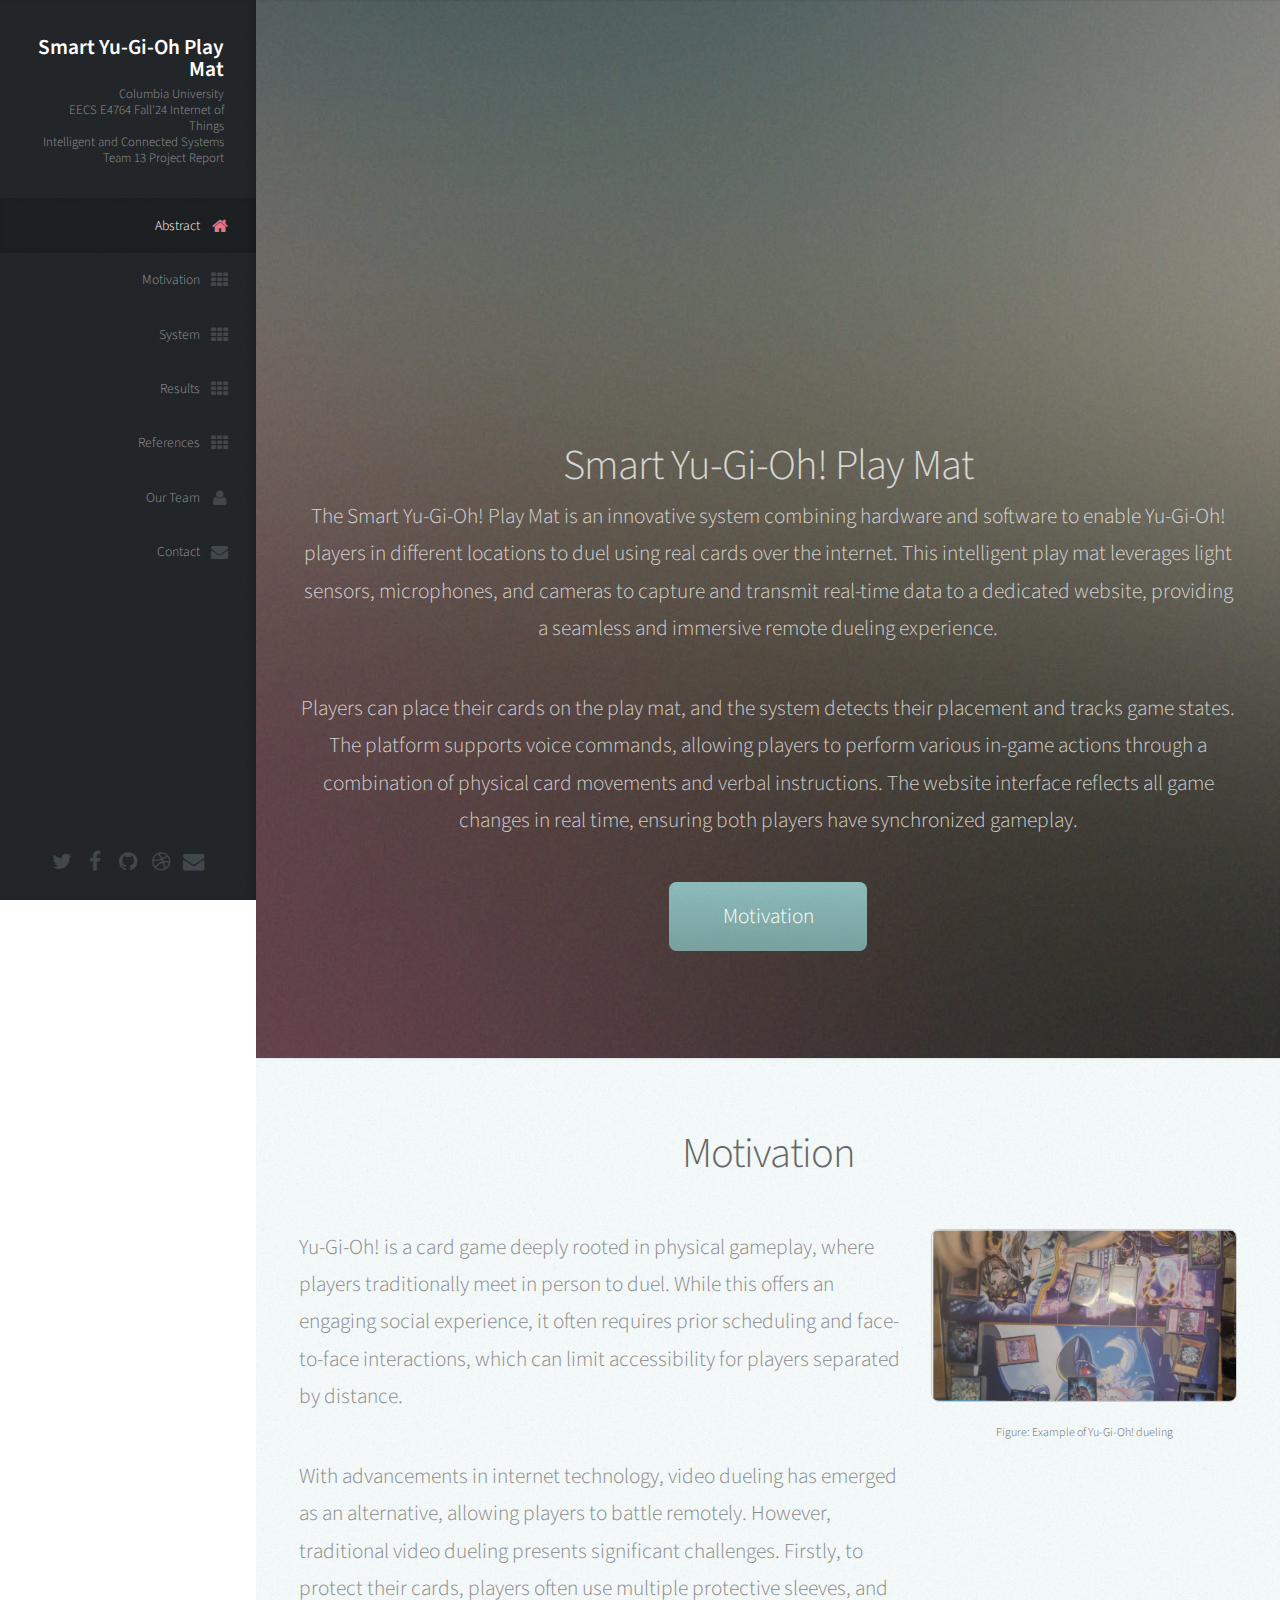
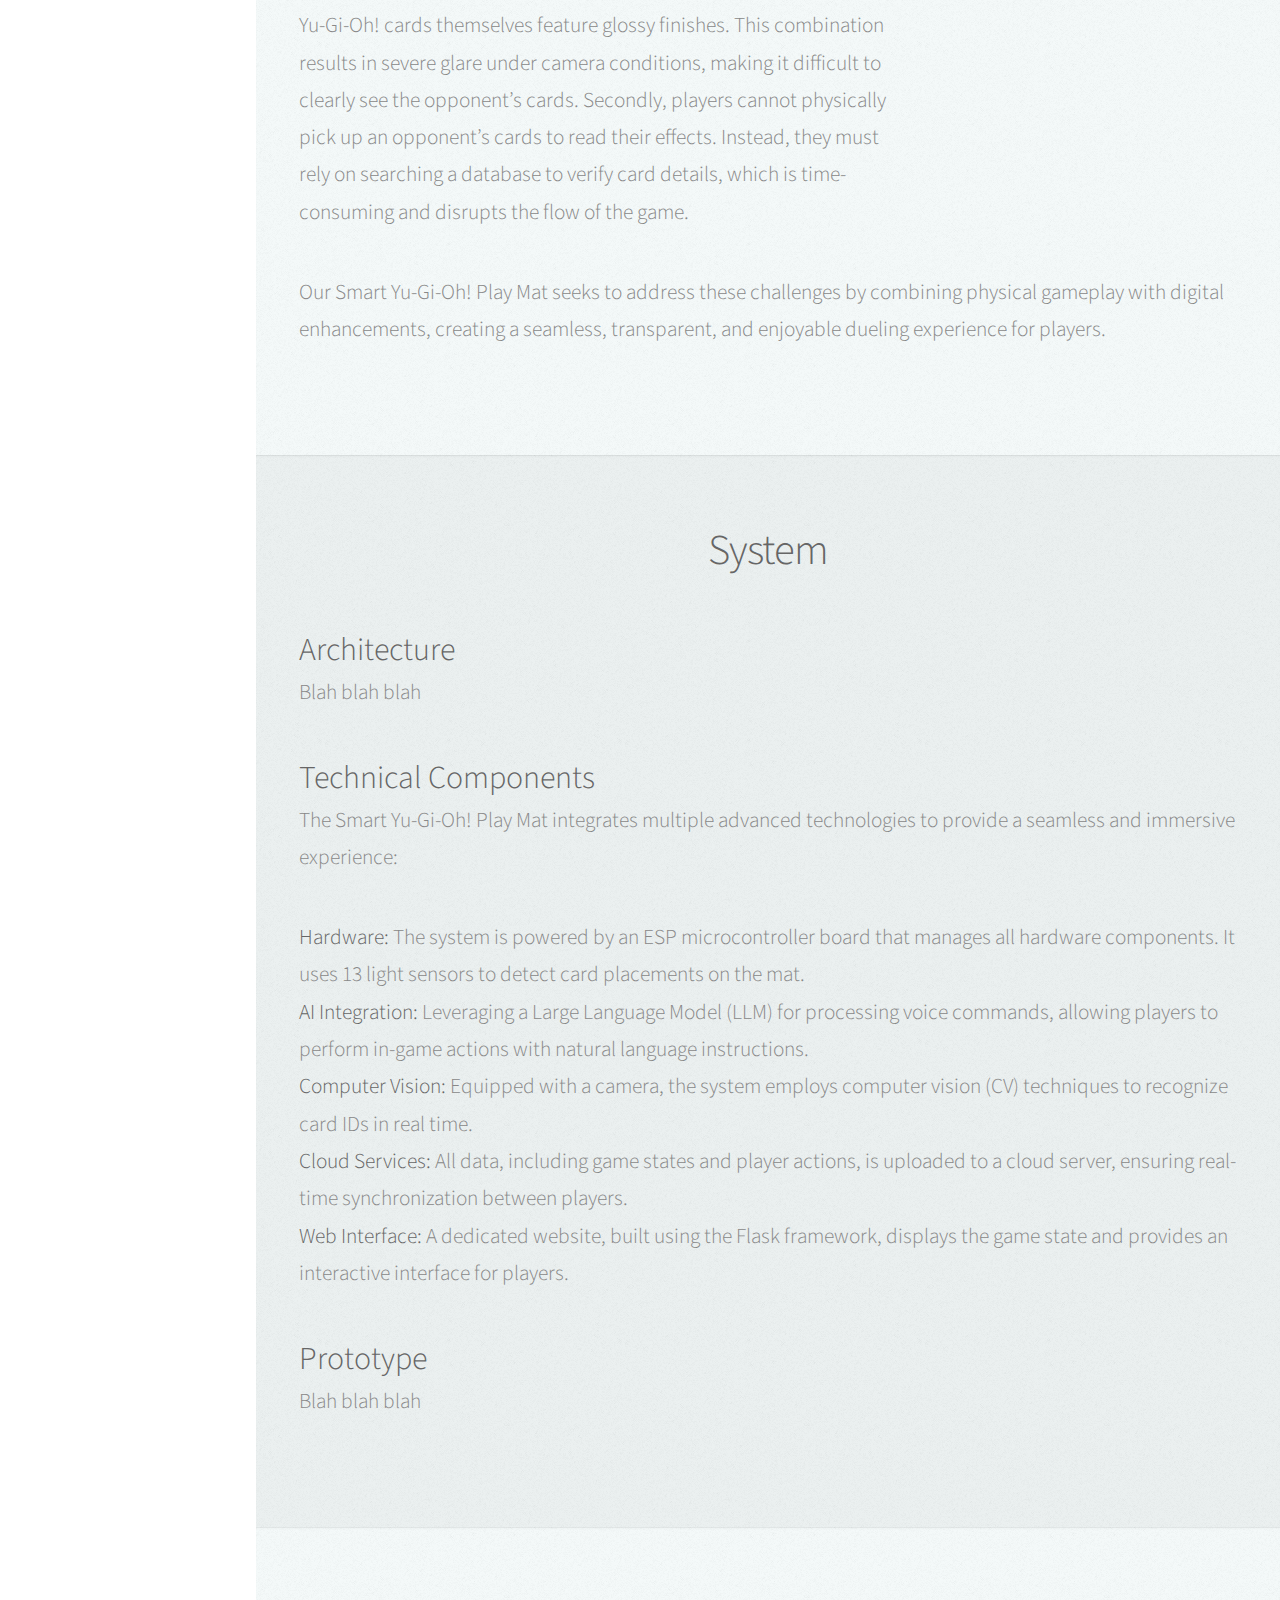
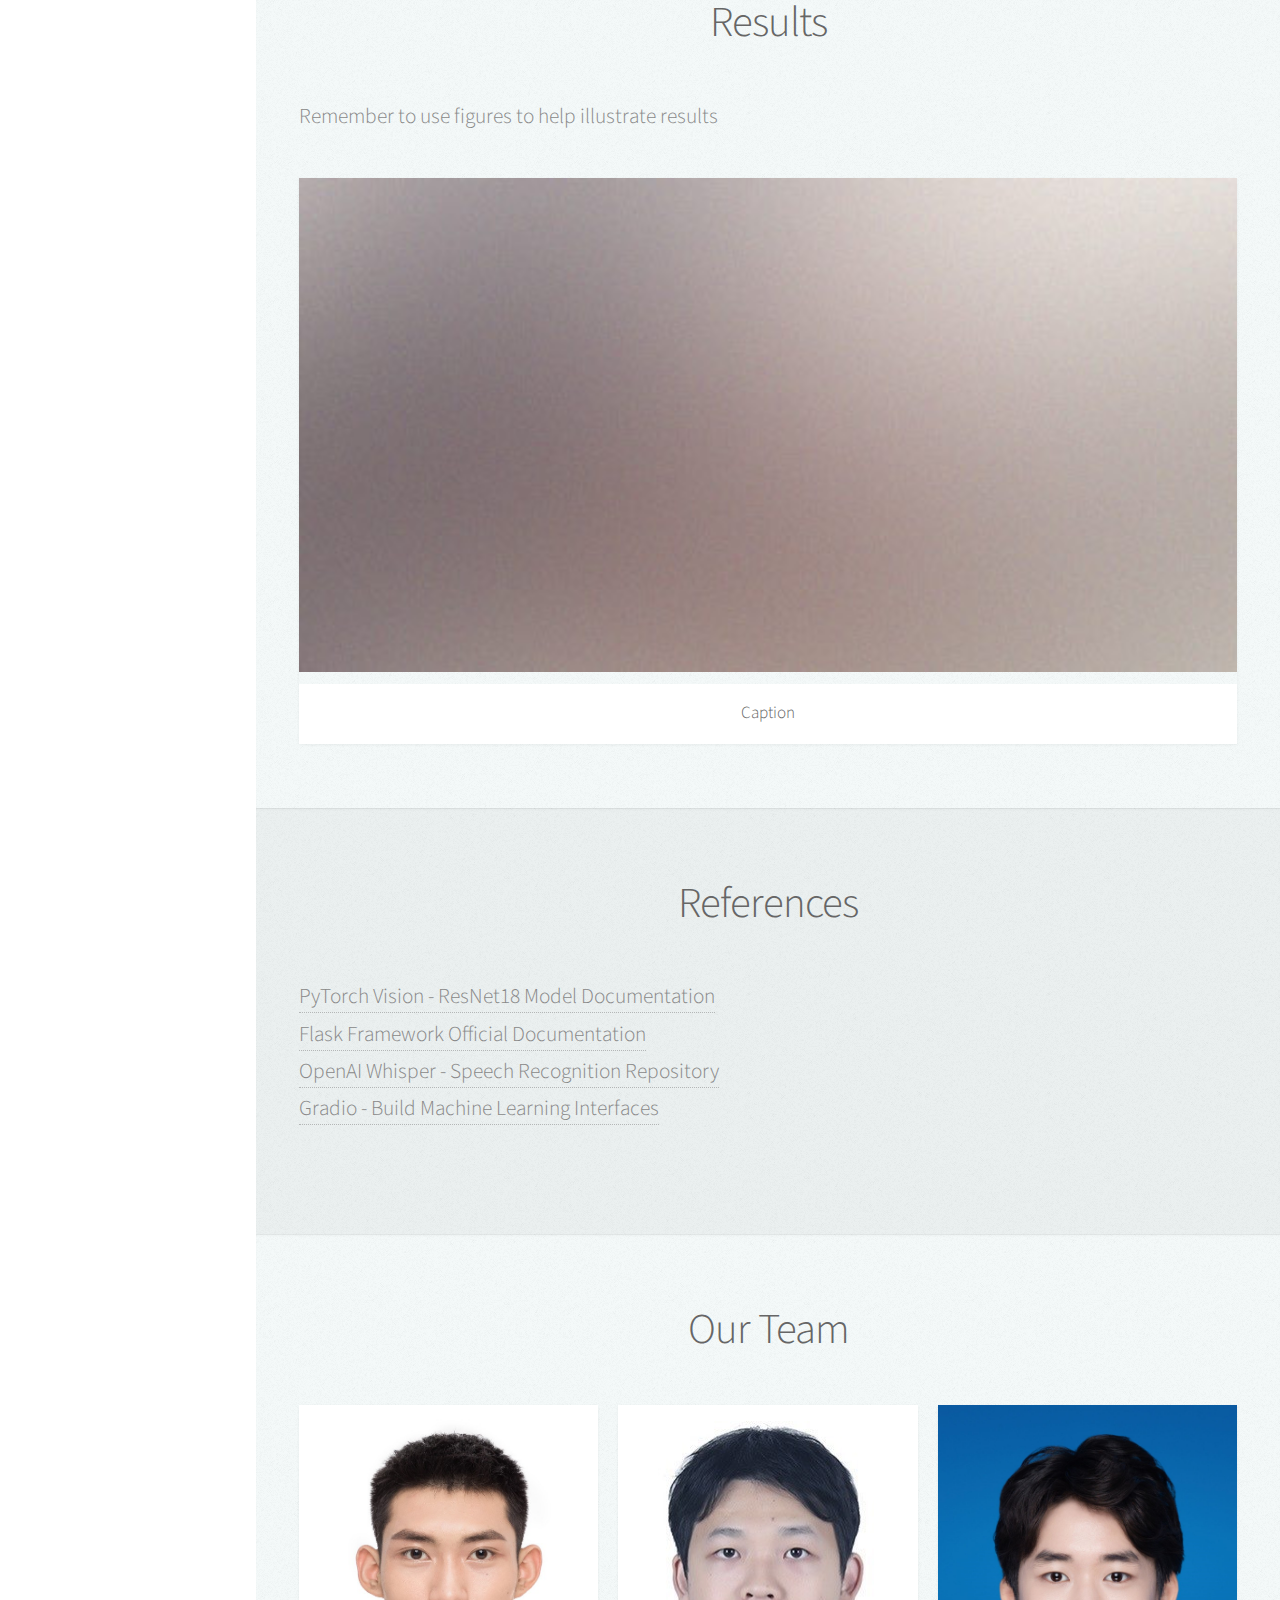
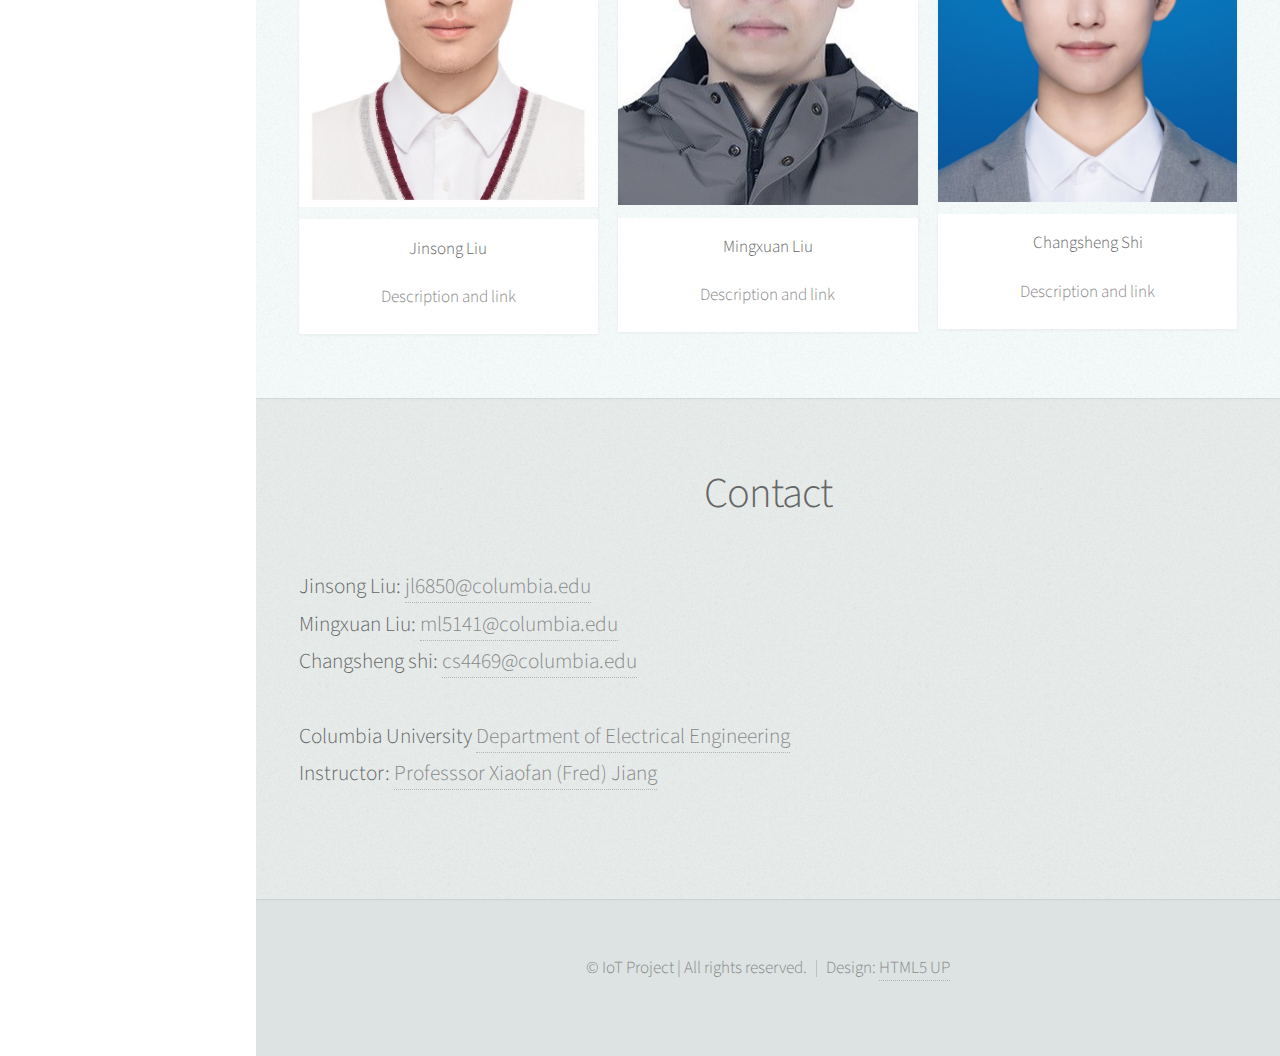
==== commit 7523d818: "jl6850 update website content" ====
--- a/index.html
+++ b/index.html
@@ -24,7 +24,7 @@
 					<!-- Logo -->
 						<div id="logo">
 							<!-- <span class="image avatar48"><img src="images/avatar.jpg" alt="" /></span> -->
-							<h1 id="title">Smart Yu-Gi-Oh Play mat</h1>
+							<h1 id="title">Smart Yu-Gi-Oh Play Mat</h1>
 							<p>Columbia University <br>
 								EECS E4764 Fall'24 Internet of Things<br>
 								Intelligent and Connected Systems<br>
@@ -84,9 +84,9 @@
 
 								<iframe width="560" height="315" src="https://www.youtube.com/embed/_AlcRoqS65E" frameborder="0" allowfullscreen></iframe>
 
-								<h2 class="alt">Smart Yu-Gi-Oh Play mat</h2>
-								<p>Project Wonderland is a blah blah blah</p>
-								<p>(Abstract here)</p>
+								<h2 class="alt">Smart Yu-Gi-Oh! Play Mat</h2>
+								<p>The Smart Yu-Gi-Oh! Play Mat is an innovative system combining hardware and software to enable Yu-Gi-Oh! players in different locations to duel using real cards over the internet. This intelligent play mat leverages light sensors, microphones, and cameras to capture and transmit real-time data to a dedicated website, providing a seamless and immersive remote dueling experience.</p>
+								<p>Players can place their cards on the play mat, and the system detects their placement and tracks game states. The platform supports voice commands, allowing players to perform various in-game actions through a combination of physical card movements and verbal instructions. The website interface reflects all game changes in real time, ensuring both players have synchronized gameplay.</p>								
 
 
 							<footer>
@@ -103,10 +103,29 @@
 							<header>
 								<h2>Motivation</h2>
 							</header>
-
-							<p align="left">You can choose to use photos or figures to help</p>
-
-
+							
+							<div style="display: flex; align-items: flex-start;">
+								<!-- 左侧文本内容 -->
+								<div style="flex: 2; padding-right: 20px;">
+									<p align="left">
+										Yu-Gi-Oh! is a card game deeply rooted in physical gameplay, where players traditionally meet in person to duel. While this offers an engaging social experience, it often requires prior scheduling and face-to-face interactions, which can limit accessibility for players separated by distance.
+									</p>
+									<p align="left">
+										With advancements in internet technology, video dueling has emerged as an alternative, allowing players to battle remotely. However, traditional video dueling presents significant challenges. Firstly, to protect their cards, players often use multiple protective sleeves, and Yu-Gi-Oh! cards themselves feature glossy finishes. This combination results in severe glare under camera conditions, making it difficult to clearly see the opponent’s cards. Secondly, players cannot physically pick up an opponent’s cards to read their effects. Instead, they must rely on searching a database to verify card details, which is time-consuming and disrupts the flow of the game.
+									</p>
+								</div>
+							
+								<!-- 右侧图片 -->
+								<div style="flex: 1; text-align: center;">
+									<img src="images/motivation-example.jpg" alt="Yu-Gi-Oh! Example" style="max-width: 100%; border: 1px solid #ccc; border-radius: 8px;">
+									<p style="font-size: 12px; color: #666;">Figure: Example of Yu-Gi-Oh! dueling</p>
+								</div>
+							</div>
+							
+							<p align="left">
+								Our Smart Yu-Gi-Oh! Play Mat seeks to address these challenges by combining physical gameplay with digital enhancements, creating a seamless, transparent, and enjoyable dueling experience for players.
+							</p>
+							
 
 						</div>
 					</section>
@@ -119,8 +138,7 @@
 								<h2>System</h2>
 							</header>
 
-							<p align="left">Remember to use combination of descriptions, photos, and figures</p>
-
+							
 							<h3 align="left">Architecture</h3>
 
 							<p align="left">Blah blah blah</p>
@@ -128,7 +146,27 @@
 
 							<h3 align="left">Technical Components</h3>
 
-							<p align="left">Blah blah blah</p>
+							<p align="left">
+								The Smart Yu-Gi-Oh! Play Mat integrates multiple advanced technologies to provide a seamless and immersive experience:
+							</p>
+							<ul align="left">
+								<li>
+									<strong>Hardware:</strong> The system is powered by an ESP microcontroller board that manages all hardware components. It uses 13 light sensors to detect card placements on the mat.
+								</li>
+								<li>
+									<strong>AI Integration:</strong> Leveraging a Large Language Model (LLM) for processing voice commands, allowing players to perform in-game actions with natural language instructions.
+								</li>
+								<li>
+									<strong>Computer Vision:</strong> Equipped with a camera, the system employs computer vision (CV) techniques to recognize card IDs in real time.
+								</li>
+								<li>
+									<strong>Cloud Services:</strong> All data, including game states and player actions, is uploaded to a cloud server, ensuring real-time synchronization between players.
+								</li>
+								<li>
+									<strong>Web Interface:</strong> A dedicated website, built using the Flask framework, displays the game state and provides an interactive interface for players.
+								</li>
+							</ul>
+
 
 
 							<h3 align="left">Prototype</h3>
@@ -168,8 +206,30 @@
 							<header>
 								<h2>References</h2>
 							</header>
-
-							<p align="left">Blah blah blah</p>
+							
+							<ul align="left">
+								<li>
+									<a href="https://pytorch.org/vision/main/models/generated/torchvision.models.resnet18.html" target="_blank">
+										PyTorch Vision - ResNet18 Model Documentation
+									</a>
+								</li>
+								<li>
+									<a href="https://flask.palletsprojects.com/en/stable/" target="_blank">
+										Flask Framework Official Documentation
+									</a>
+								</li>
+								<li>
+									<a href="https://github.com/openai/whisper" target="_blank">
+										OpenAI Whisper - Speech Recognition Repository
+									</a>
+								</li>
+								<li>
+									<a href="https://www.gradio.app/" target="_blank">
+										Gradio - Build Machine Learning Interfaces
+									</a>
+								</li>
+							</ul>
+							
 
 						</div>
 					</section>
@@ -189,7 +249,7 @@
 							<div class="row">
 								<div class="4u 12u$(mobile)">
 									<article class="item">
-										<a href="#" class="image fit"><img src="images/pic07.jpg" alt="" /></a>
+										<a href="#" class="image fit"><img src="images/jl6850.jpg" alt="" class="image-fit" /></a>
 										<header>
 											<h3>Jinsong Liu</h3>
 											<p>Description and link</p>
@@ -198,7 +258,7 @@
 								</div>
 								<div class="4u 12u$(mobile)">
 									<article class="item">
-										<a href="#" class="image fit"><img src="images/pic07.jpg" alt="" /></a>
+										<a href="#" class="image fit"><img src="images/ml5141.jpg" alt="" class="image-fit" /></a>
 										<header>
 											<h3>Mingxuan Liu</h3>
 											<p>Description and link</p>
@@ -207,13 +267,14 @@
 								</div>
 								<div class="4u$ 12u$(mobile)">
 									<article class="item">
-										<a href="#" class="image fit"><img src="images/pic07.jpg" alt="" /></a>
+										<a href="#" class="image fit"><img src="images/cs4469.jpg" alt="" class="image-fit" /></a>
 										<header>
-											<h3>Changsheng shi</h3>
+											<h3>Changsheng Shi</h3>
 											<p>Description and link</p>
 										</header>
 									</article>
 								</div>
+								
 							</div>
 
 						</div>
--- a/assets/css/main.css
+++ b/assets/css/main.css
@@ -1718,8 +1718,10 @@
 			}
 
 		.image.fit {
-			display: block;
-			width: 100%;
+			width: 100%; /* 确保图片自适应父容器宽度 */
+			height: auto; /* 保持宽高比例 */
+			object-fit: cover; /* 确保图片填充并裁剪以适应框 */
+			border-radius: 8px; /* 可选：增加圆角效果 */
 		}
 
 		.image.featured {
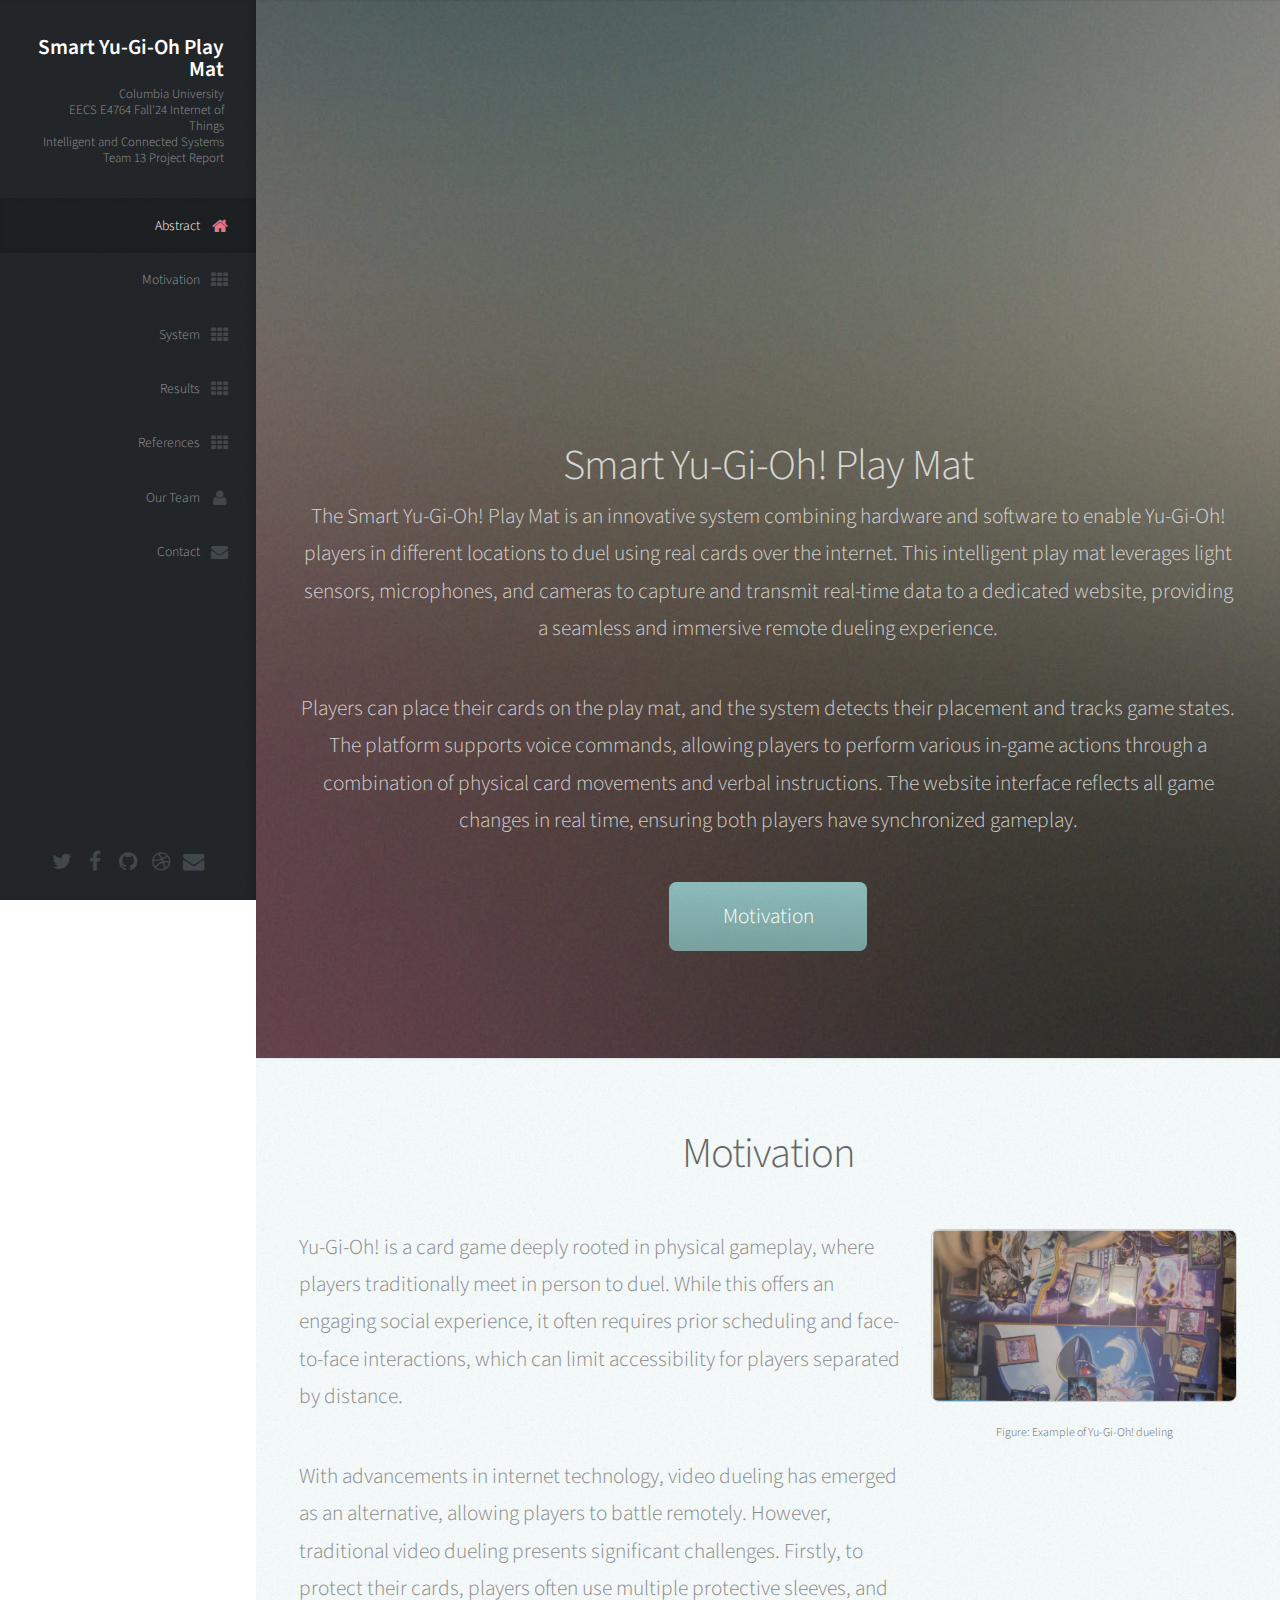
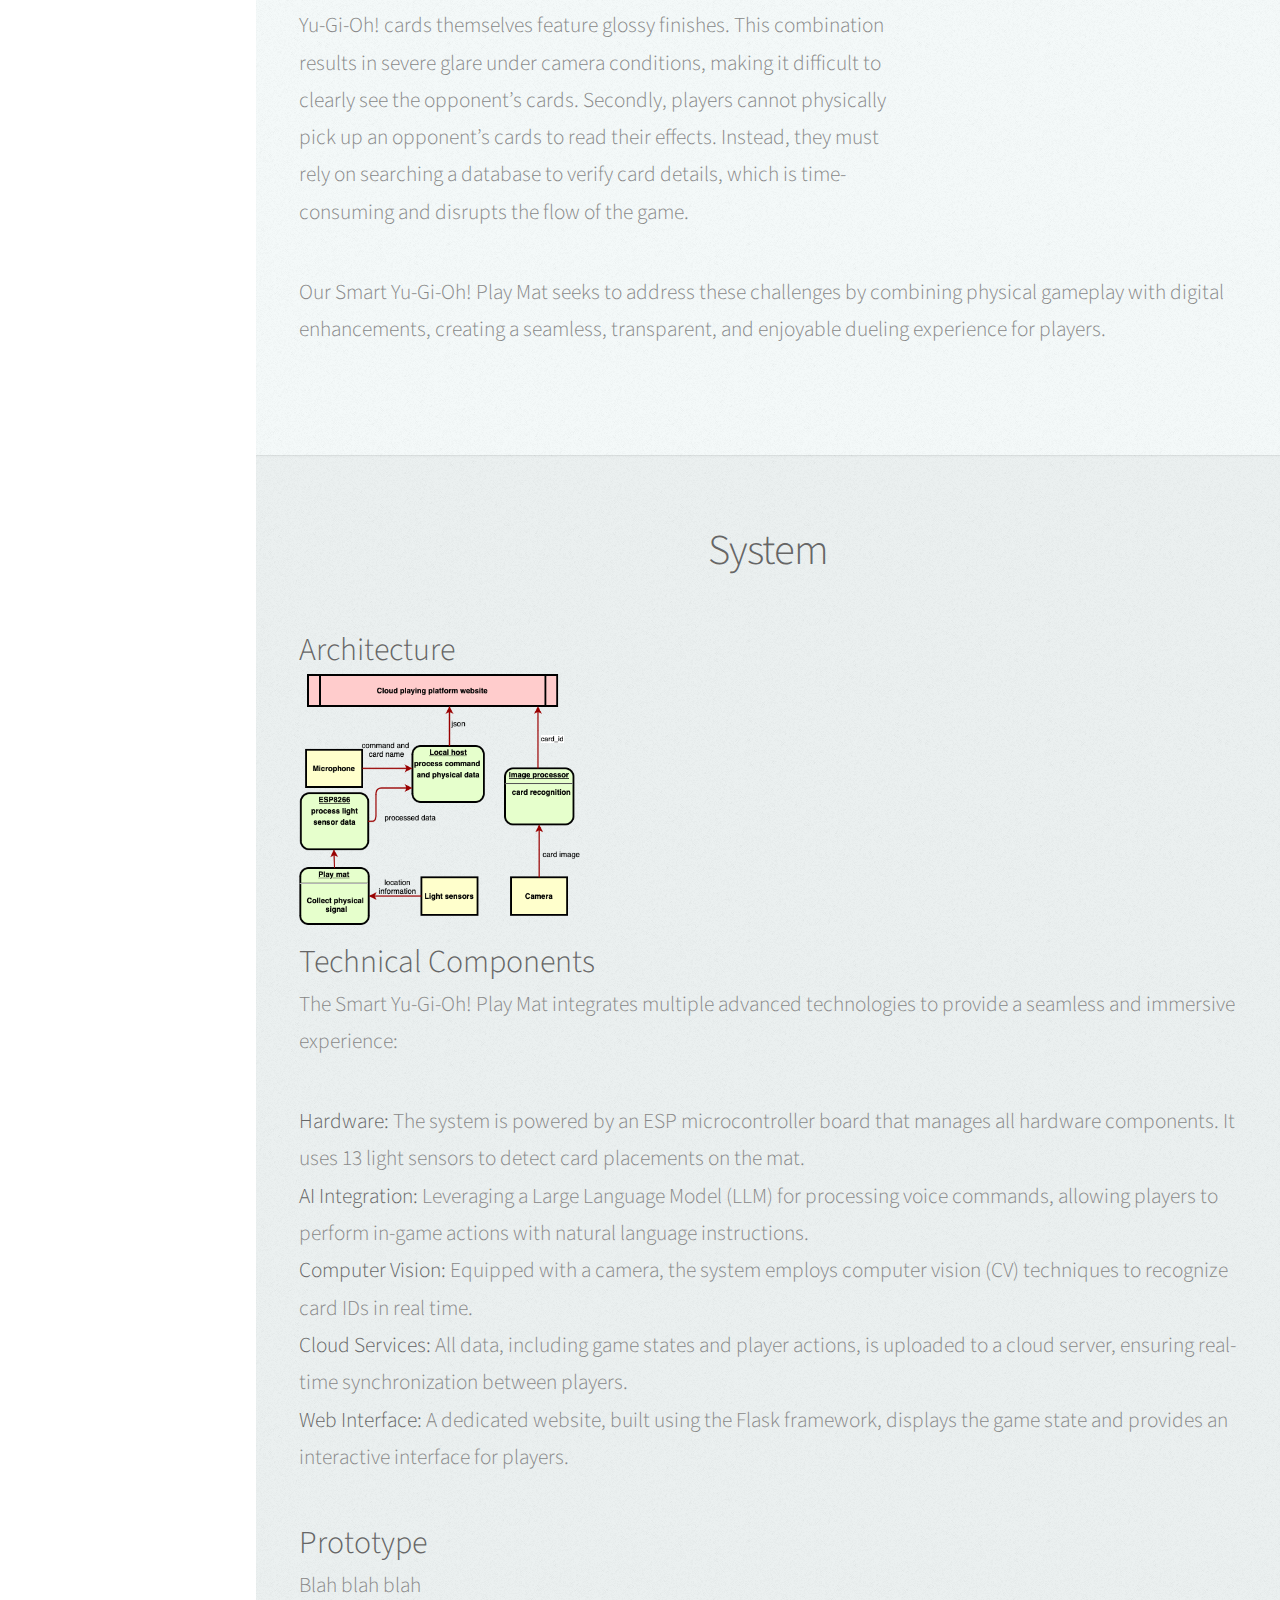
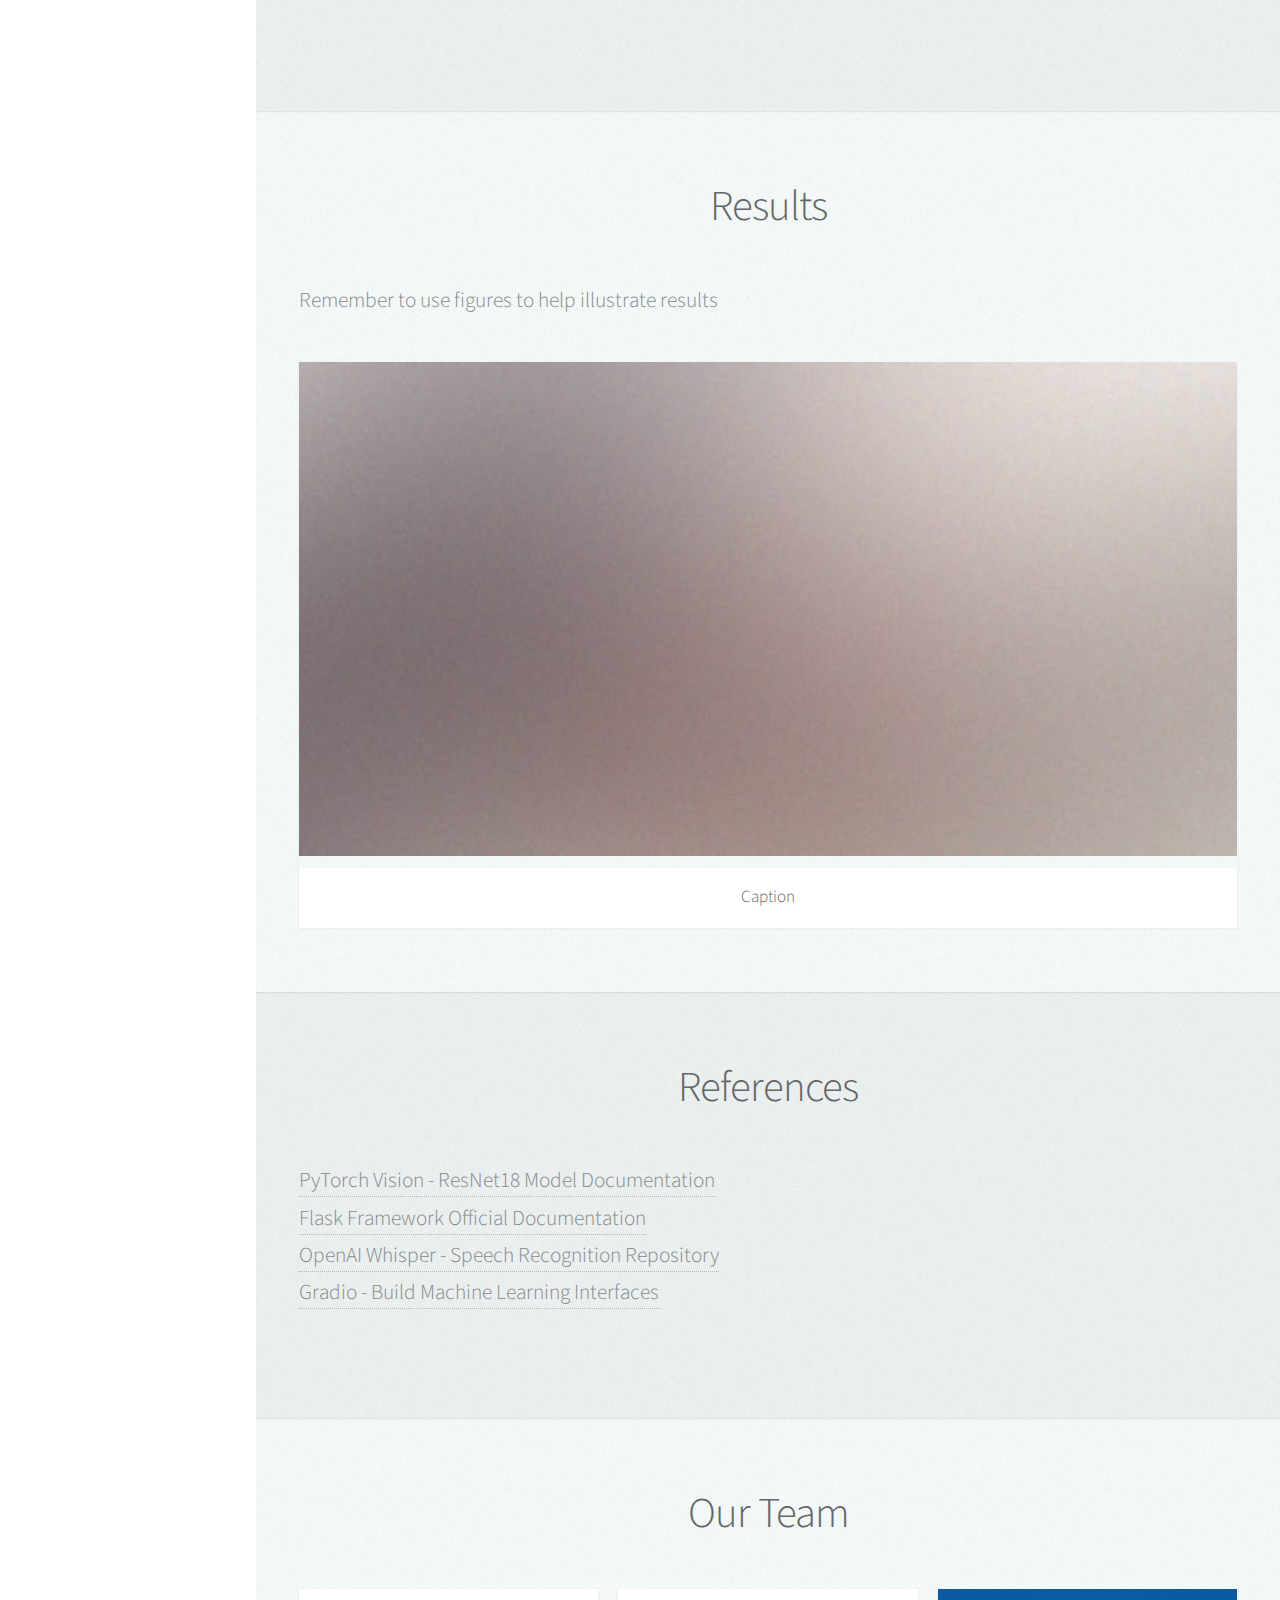
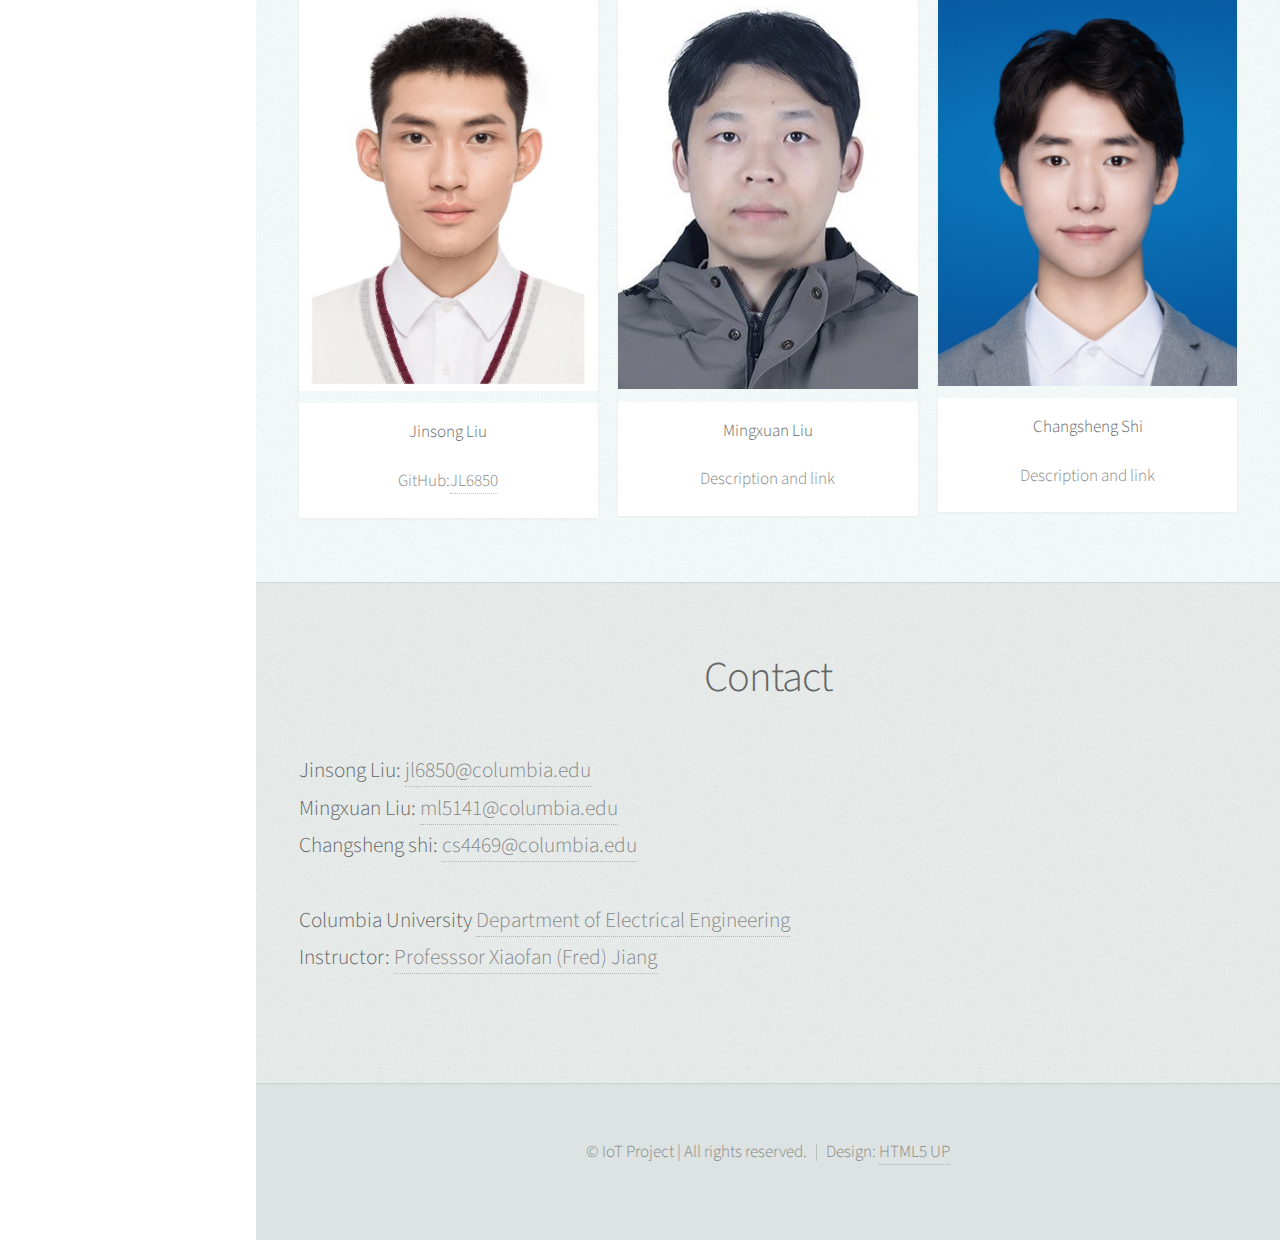
==== commit 5080f6f3: "jl6850 upload the pic" ====
--- a/index.html
+++ b/index.html
@@ -141,7 +141,10 @@
 							
 							<h3 align="left">Architecture</h3>
 
-							<p align="left">Blah blah blah</p>
+							<a href="#" class="image fit">
+								<img src="images/Architecture.png" alt="" class="image-fit" style="max-width: 30%; height: auto;" />
+							</a>
+										
 
 
 							<h3 align="left">Technical Components</h3>
@@ -252,7 +255,9 @@
 										<a href="#" class="image fit"><img src="images/jl6850.jpg" alt="" class="image-fit" /></a>
 										<header>
 											<h3>Jinsong Liu</h3>
-											<p>Description and link</p>
+											<p>
+												GitHub:<a href="https://github.com/JL6850" target="_blank">JL6850</a>
+											</p>
 										</header>
 									</article>
 								</div>
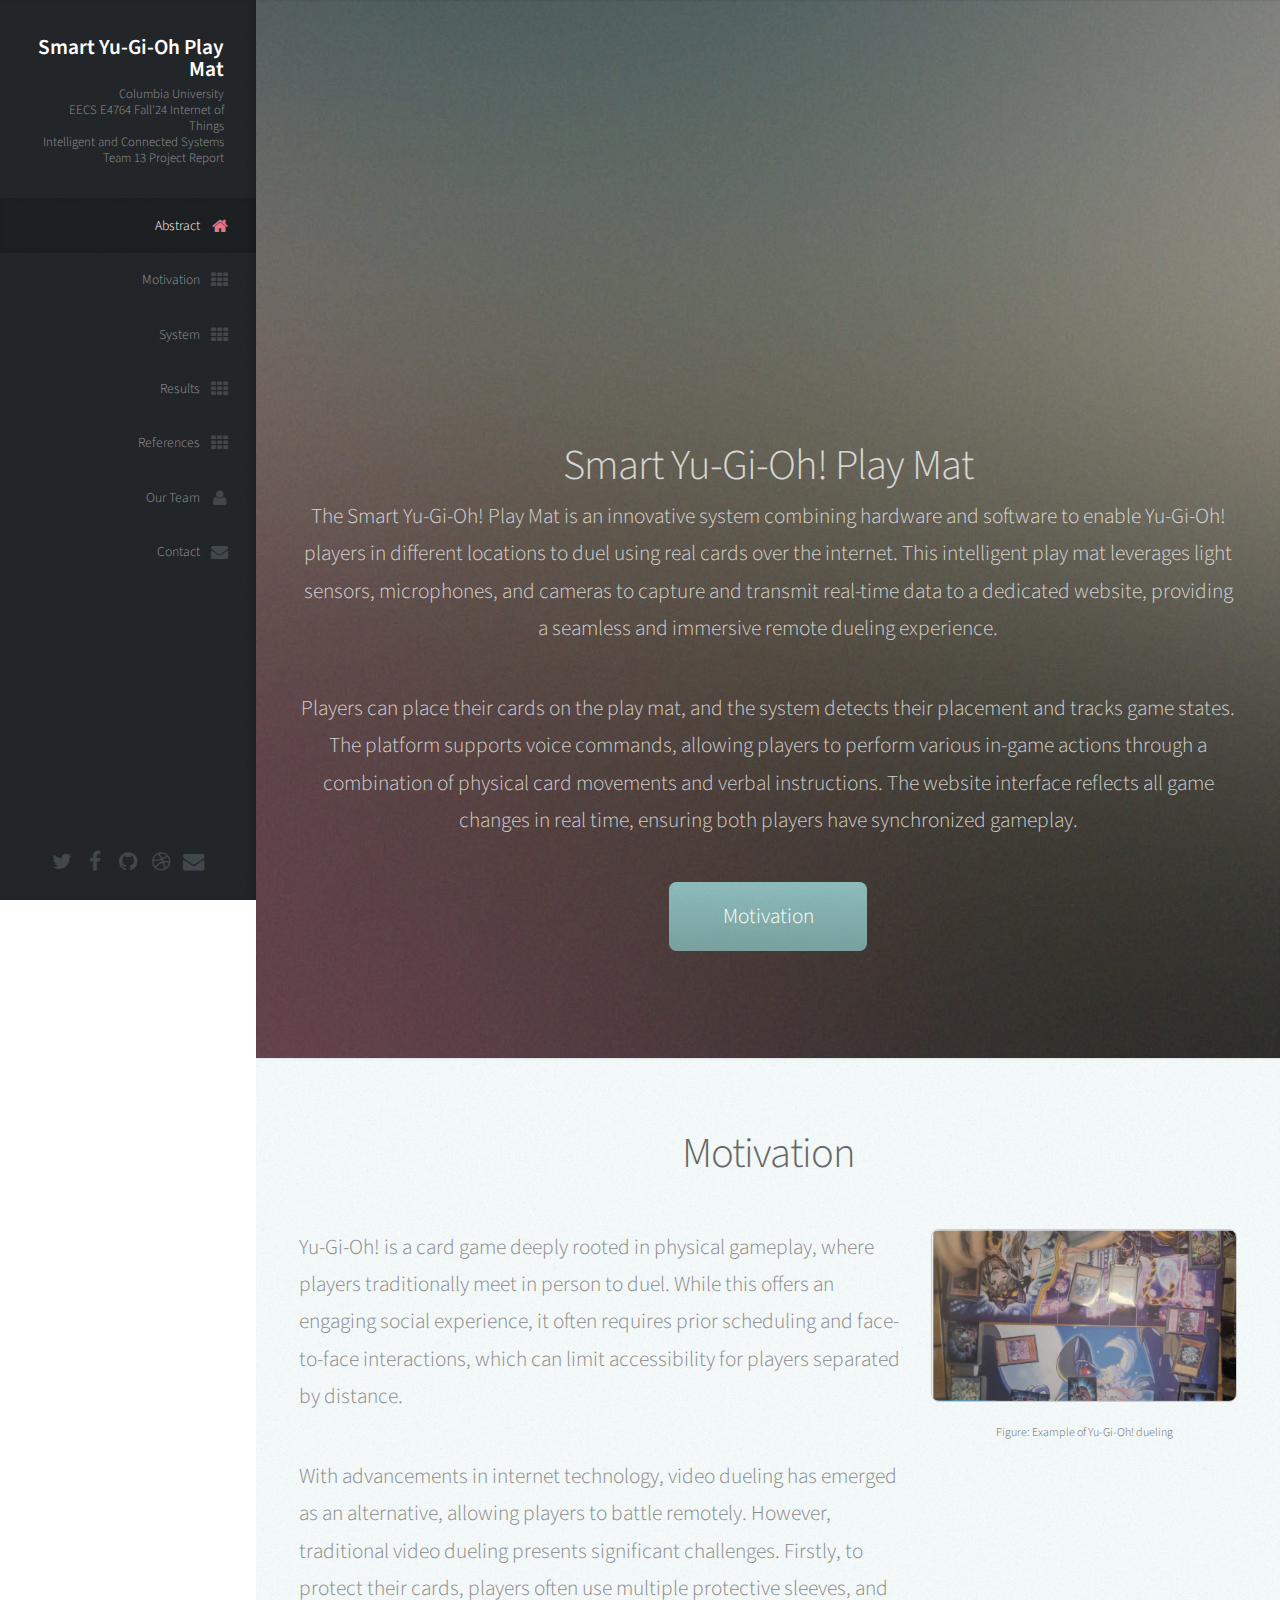
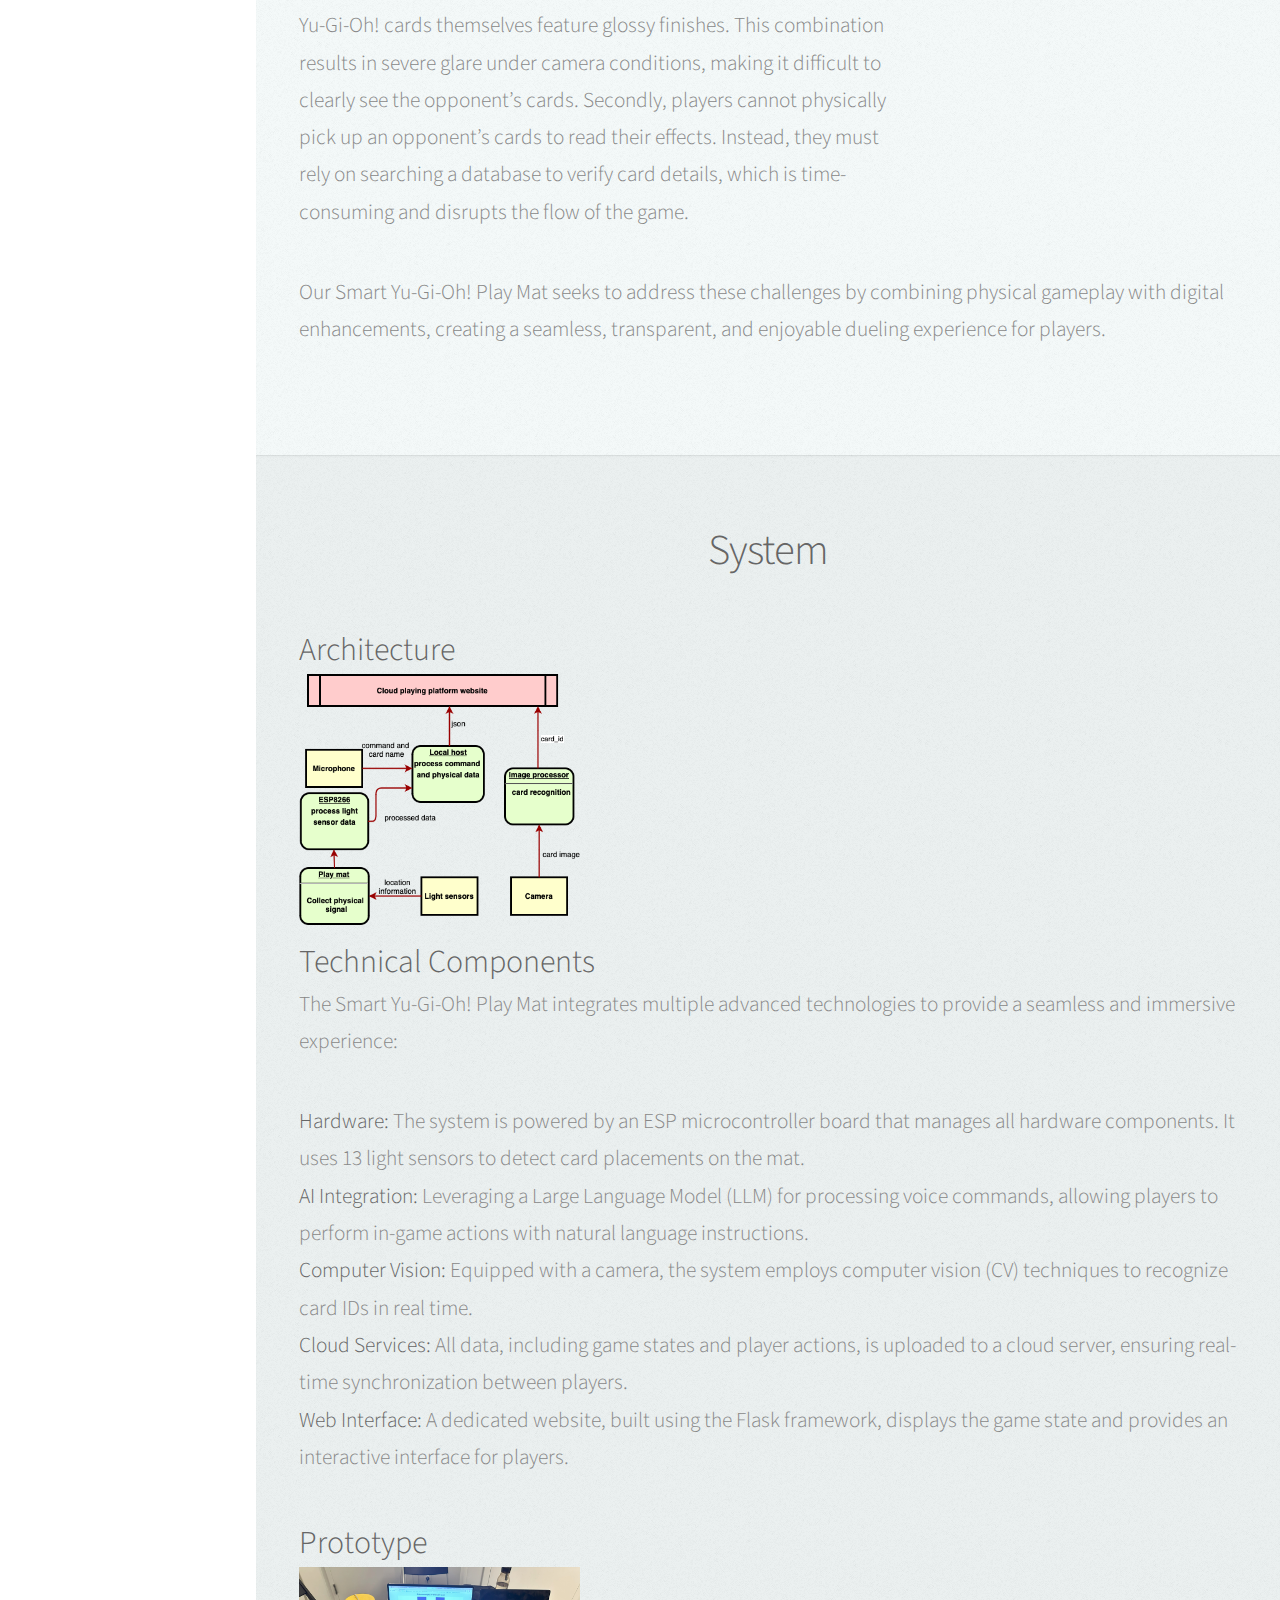
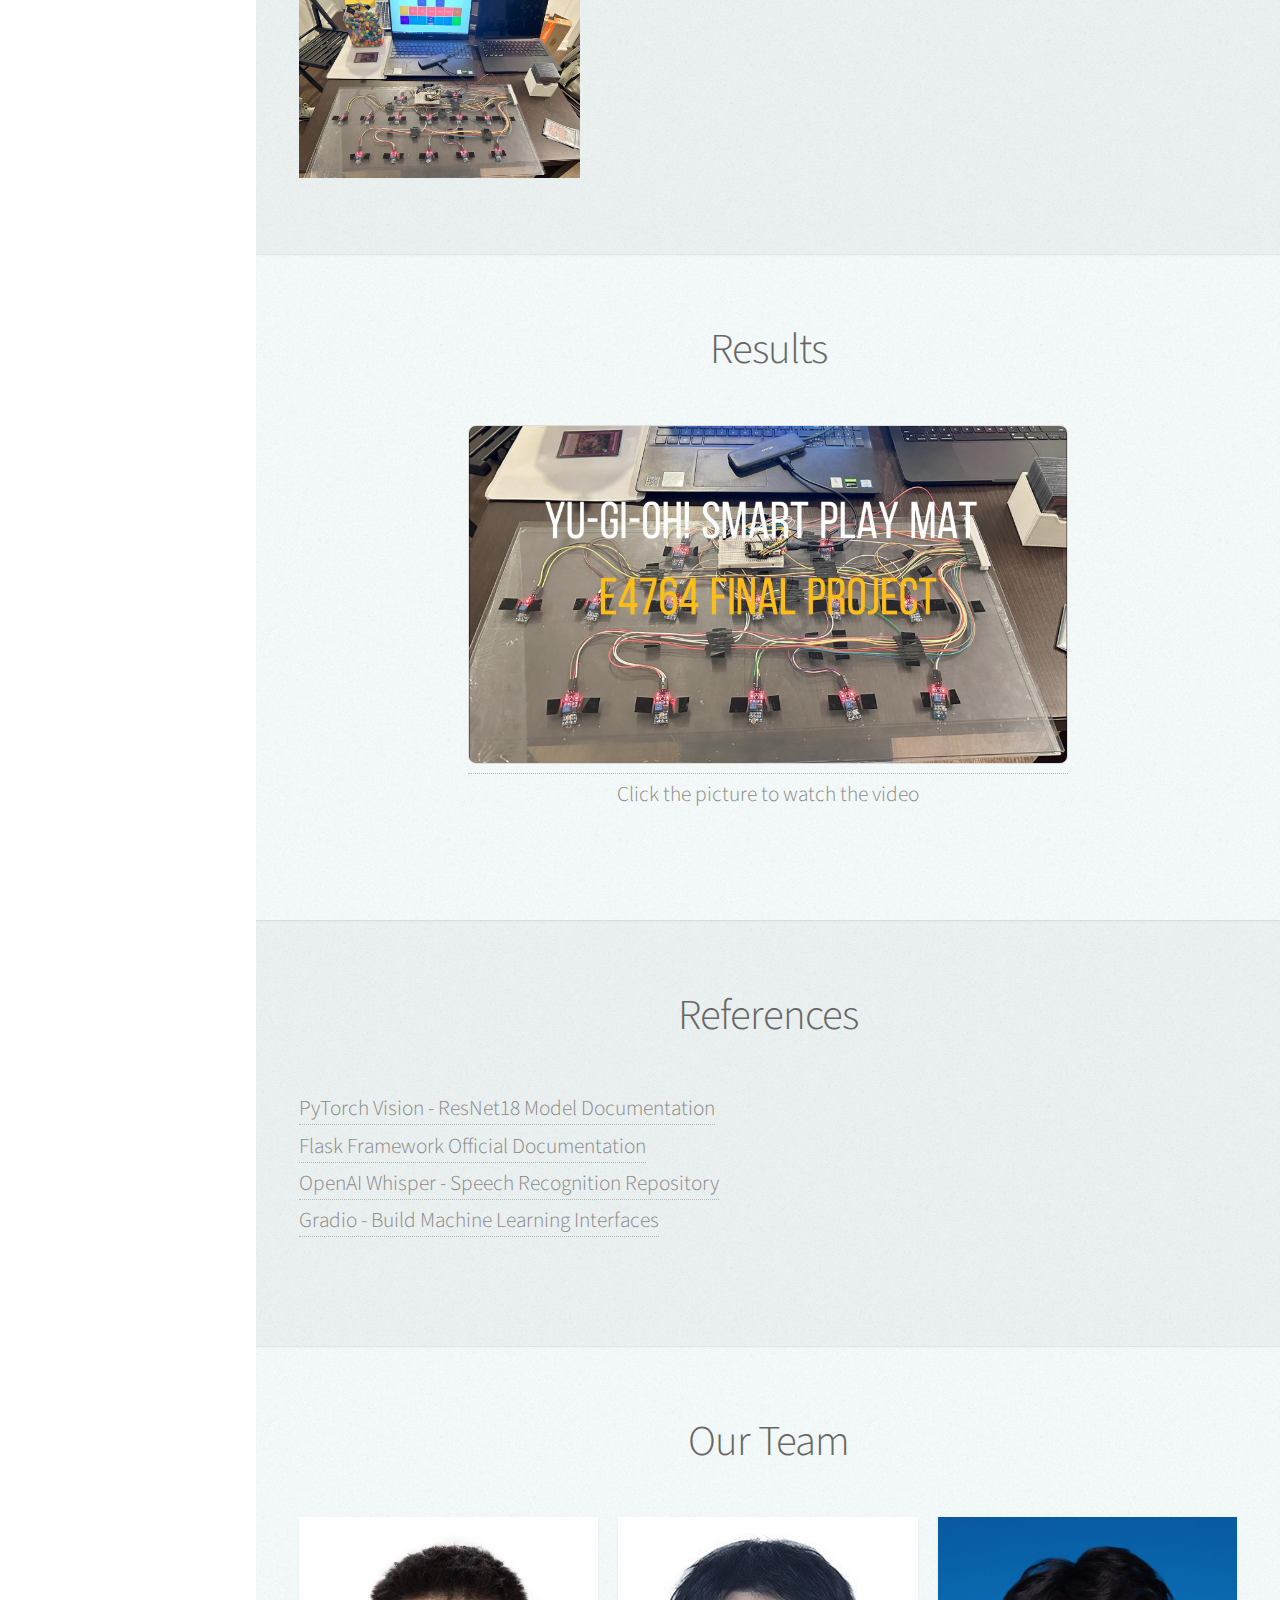
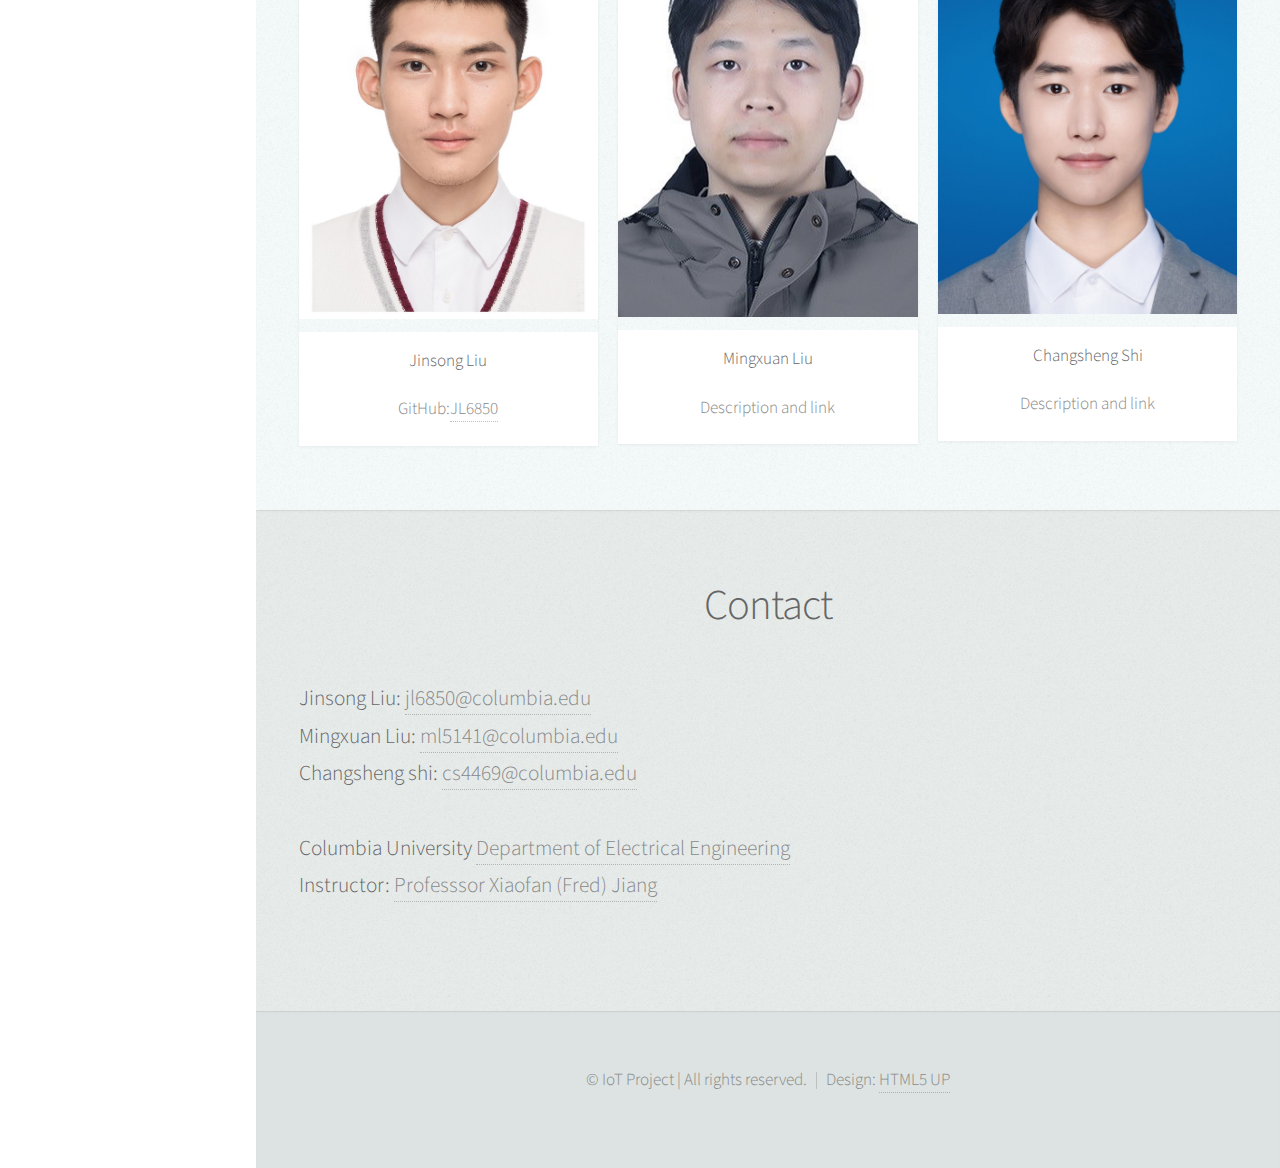
==== commit 31813ac5: "jl6850 Update video and CV code" ====
--- a/index.html
+++ b/index.html
@@ -82,7 +82,7 @@
 					<section id="top" class="one dark cover">
 						<div class="container">
 
-								<iframe width="560" height="315" src="https://www.youtube.com/embed/_AlcRoqS65E" frameborder="0" allowfullscreen></iframe>
+								<iframe width="560" height="315" src="https://youtu.be/Xr13YXp0nE0" frameborder="0" allowfullscreen></iframe>
 
 								<h2 class="alt">Smart Yu-Gi-Oh! Play Mat</h2>
 								<p>The Smart Yu-Gi-Oh! Play Mat is an innovative system combining hardware and software to enable Yu-Gi-Oh! players in different locations to duel using real cards over the internet. This intelligent play mat leverages light sensors, microphones, and cameras to capture and transmit real-time data to a dedicated website, providing a seamless and immersive remote dueling experience.</p>
@@ -174,7 +174,9 @@
 
 							<h3 align="left">Prototype</h3>
 
-							<p align="left">Blah blah blah</p>
+							<a href="#" class="image fit">
+								<img src="images/Prototype.jpg" alt="" class="image-fit" style="max-width: 30%; height: auto;" />
+							</a>
 
 
 
@@ -189,15 +191,14 @@
 								<h2>Results</h2>
 							</header>
 
-							<p align="left">Remember to use figures to help illustrate results</p>
-
-
-							<article class="item">
-								<a href="#" class="image fit"><img src="images/pic06.jpg" alt="" /></a>
-								<header>
-									<h3>Caption</h3>
-								</header>
-							</article>
+							<div style="text-align: center;">
+								<!-- 视频封面图片 -->
+								<a href="https://youtu.be/Xr13YXp0nE0" target="_blank">
+									<img src="images/Final-cover.jpg" alt="video cover" style="width:100%; max-width:600px; border:1px solid #ddd; border-radius:8px;">
+								</a>
+								<!-- 提示文本 -->
+								<p align="center">Click the picture to watch the video</p>
+							</div>
 
 
 						</div>
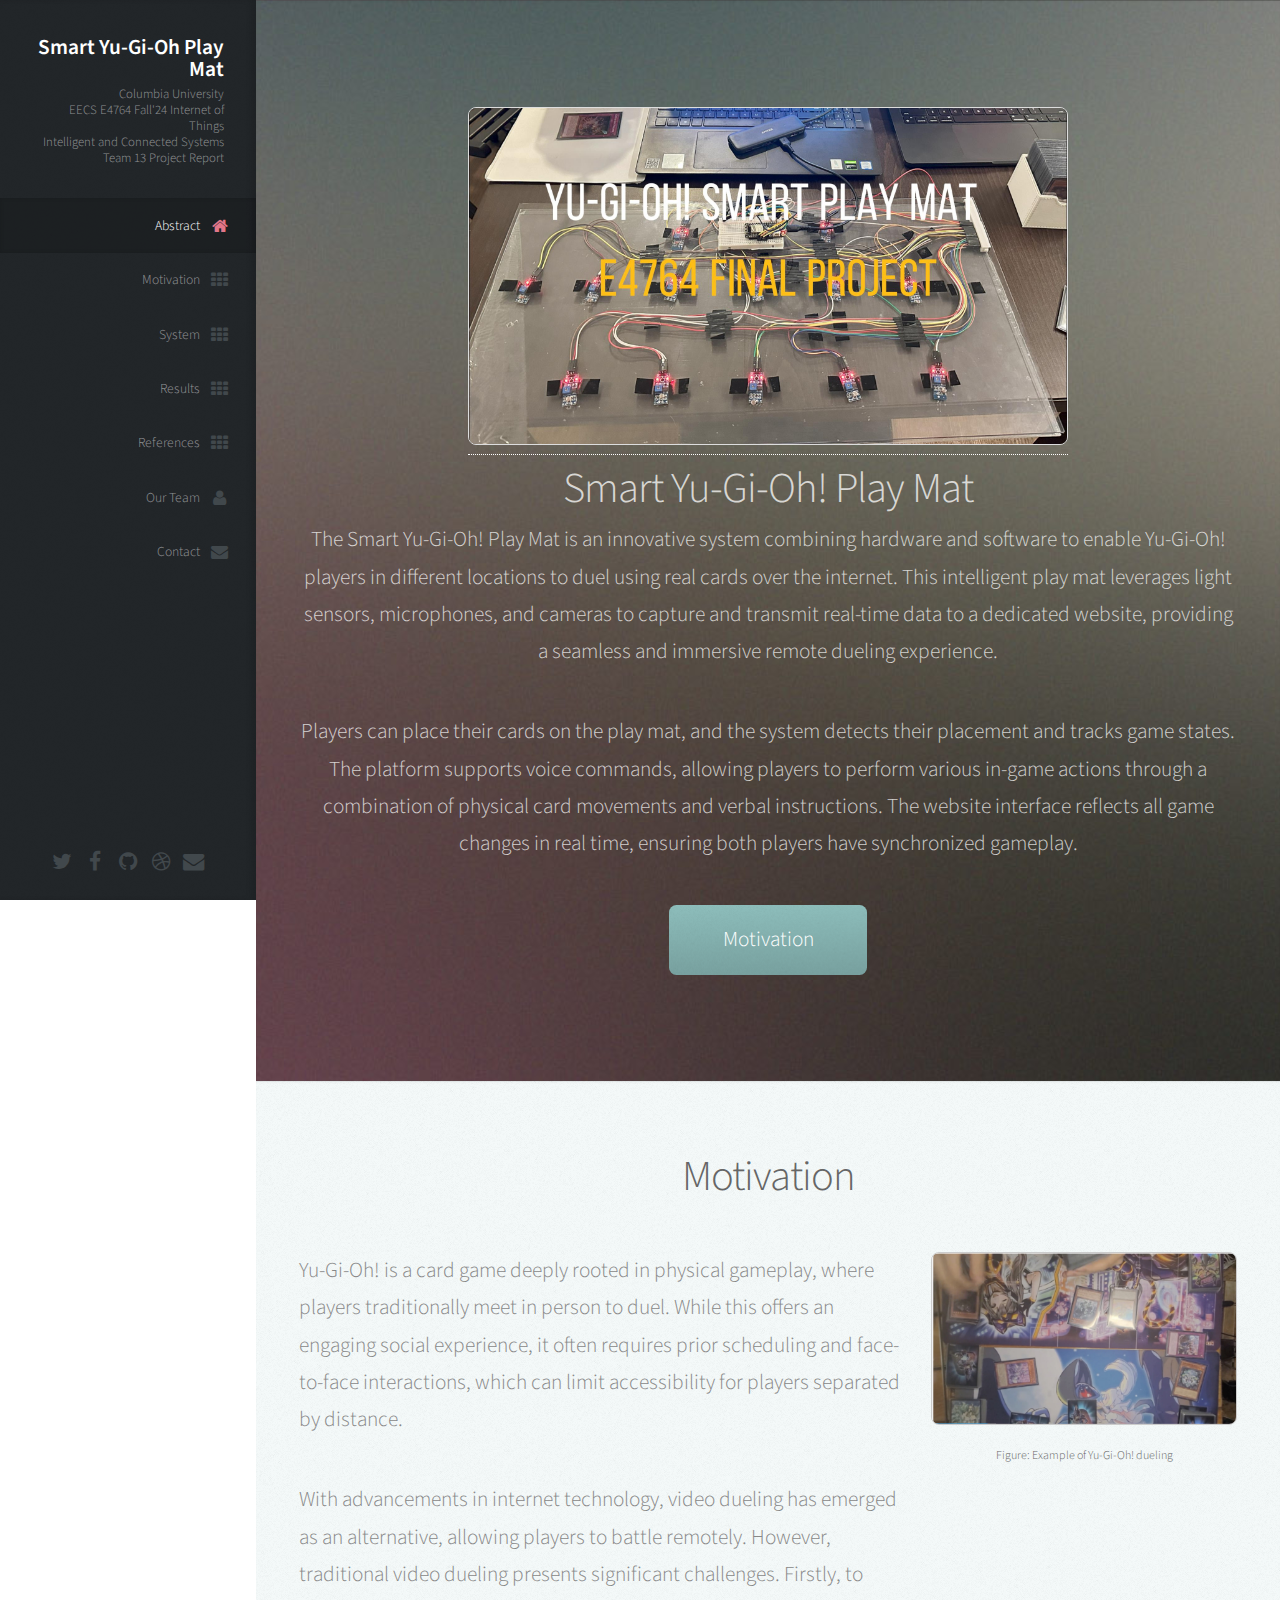
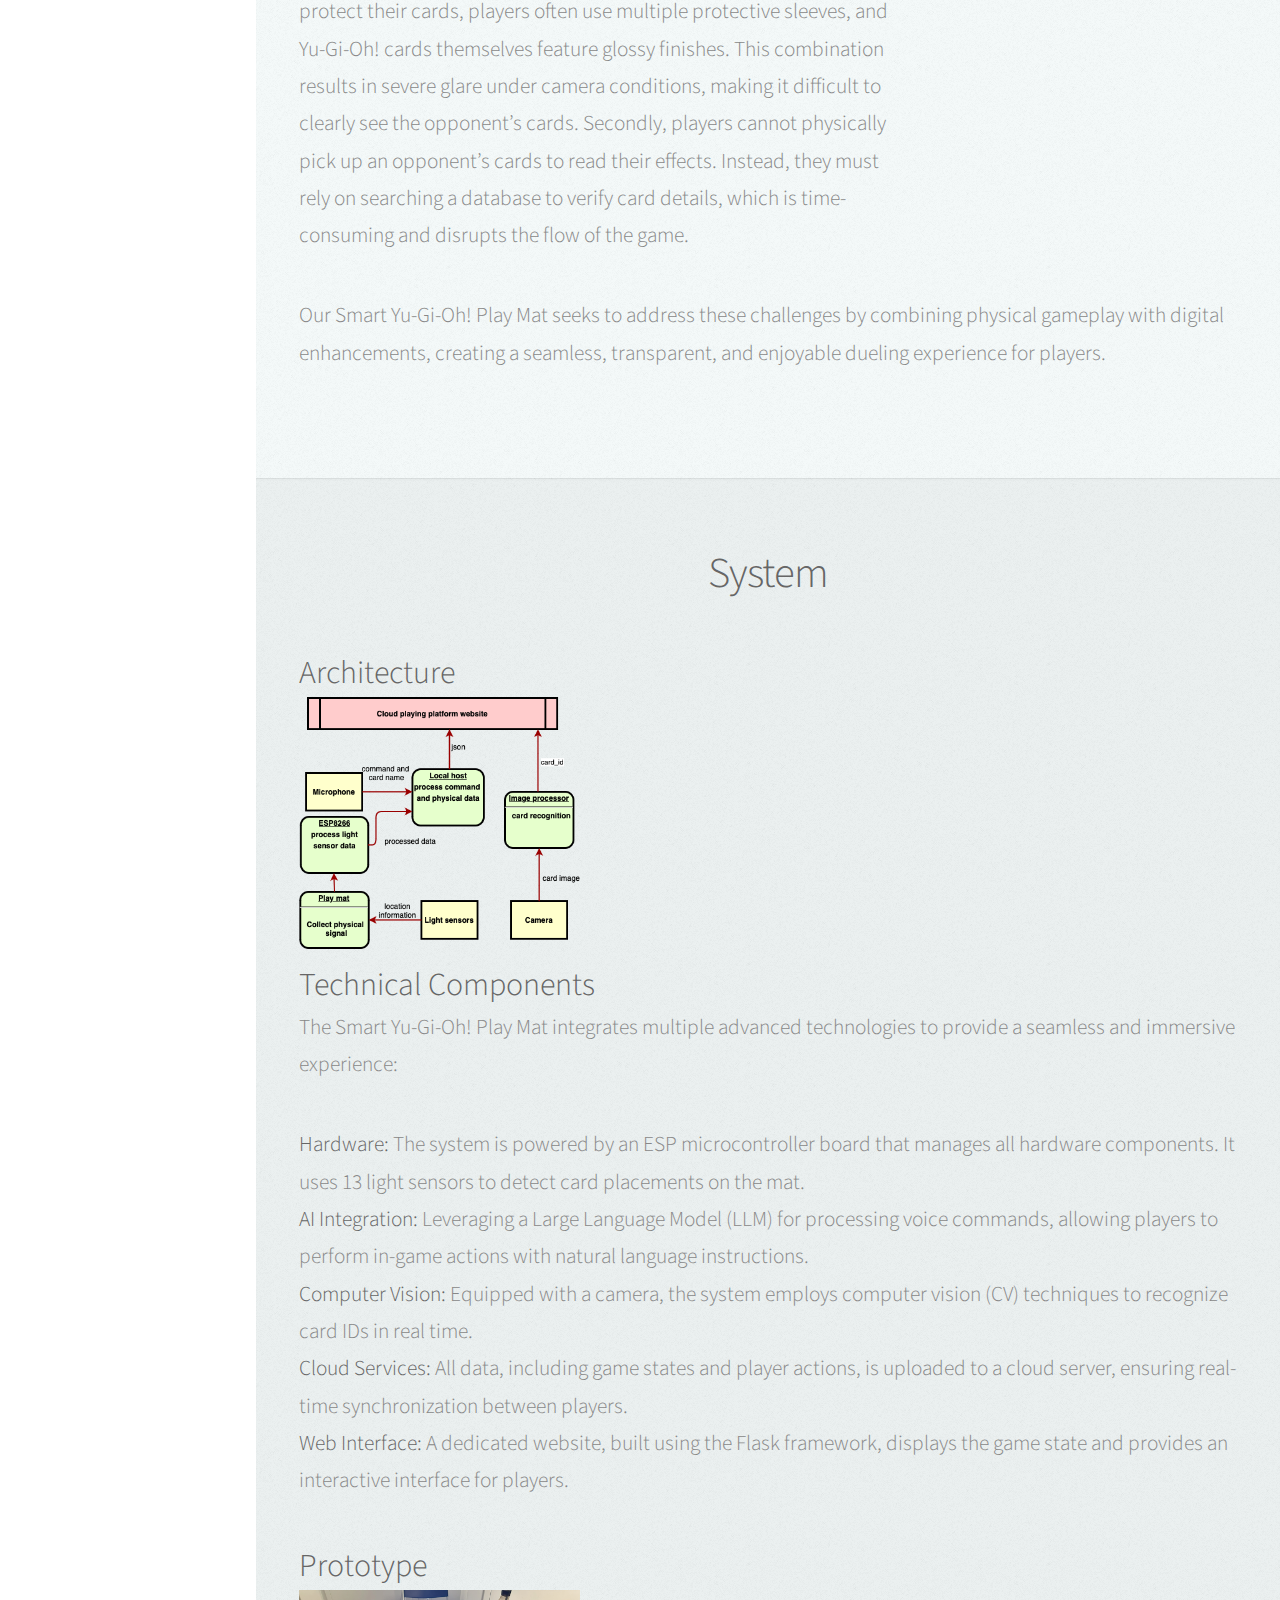
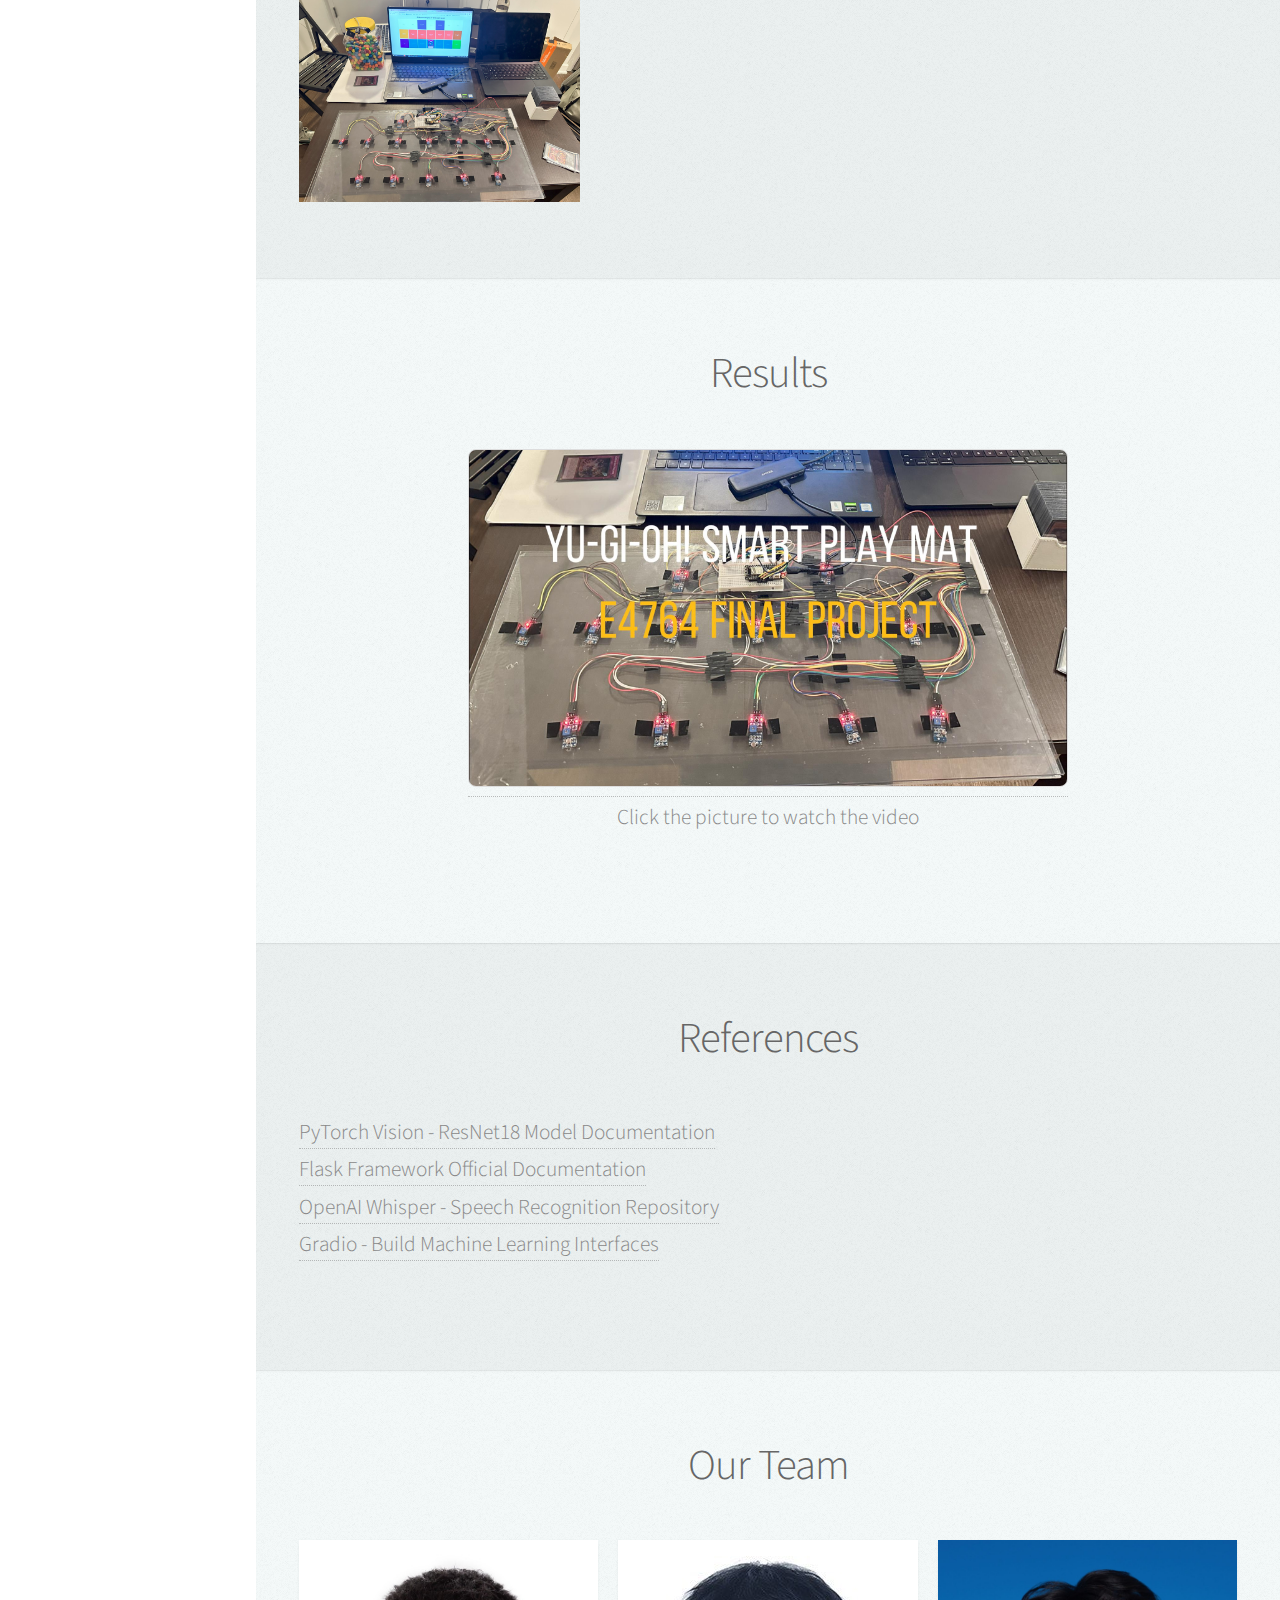
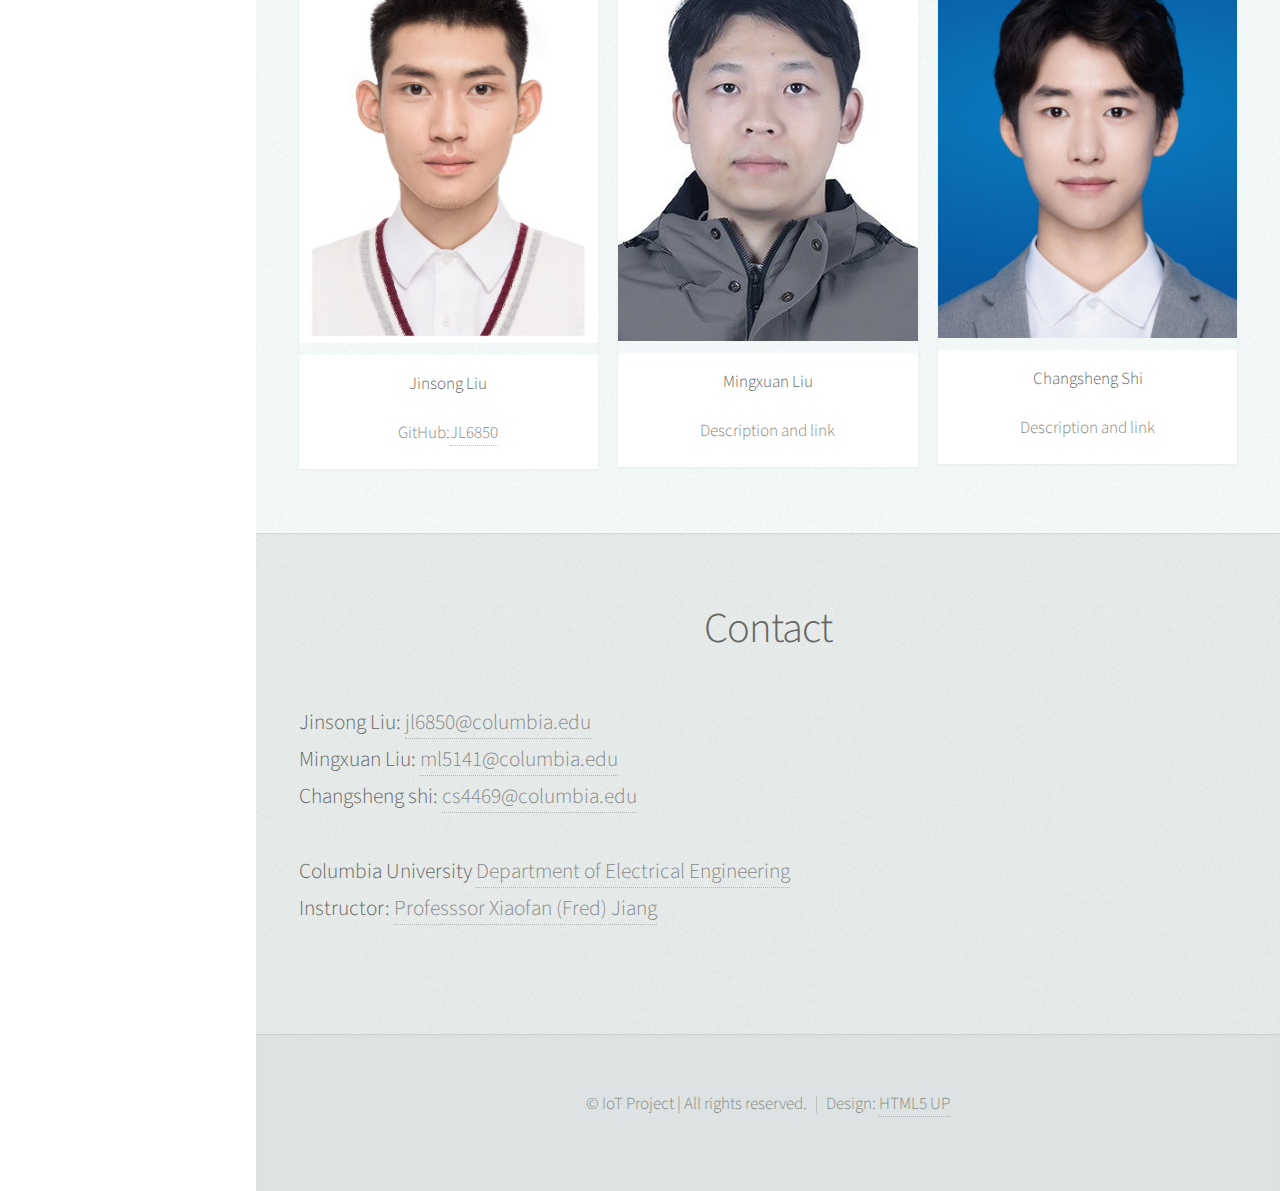
==== commit 4aeafaaa: "jl6850 Update video and CV code" ====
--- a/index.html
+++ b/index.html
@@ -82,7 +82,9 @@
 					<section id="top" class="one dark cover">
 						<div class="container">
 
-								<iframe width="560" height="315" src="https://youtu.be/Xr13YXp0nE0" frameborder="0" allowfullscreen></iframe>
+								<a href="https://youtu.be/Xr13YXp0nE0" target="_blank">
+									<img src="images/Final-cover.jpg" alt="video cover" style="width:100%; max-width:600px; border:1px solid #ddd; border-radius:8px;">
+								</a>
 
 								<h2 class="alt">Smart Yu-Gi-Oh! Play Mat</h2>
 								<p>The Smart Yu-Gi-Oh! Play Mat is an innovative system combining hardware and software to enable Yu-Gi-Oh! players in different locations to duel using real cards over the internet. This intelligent play mat leverages light sensors, microphones, and cameras to capture and transmit real-time data to a dedicated website, providing a seamless and immersive remote dueling experience.</p>
